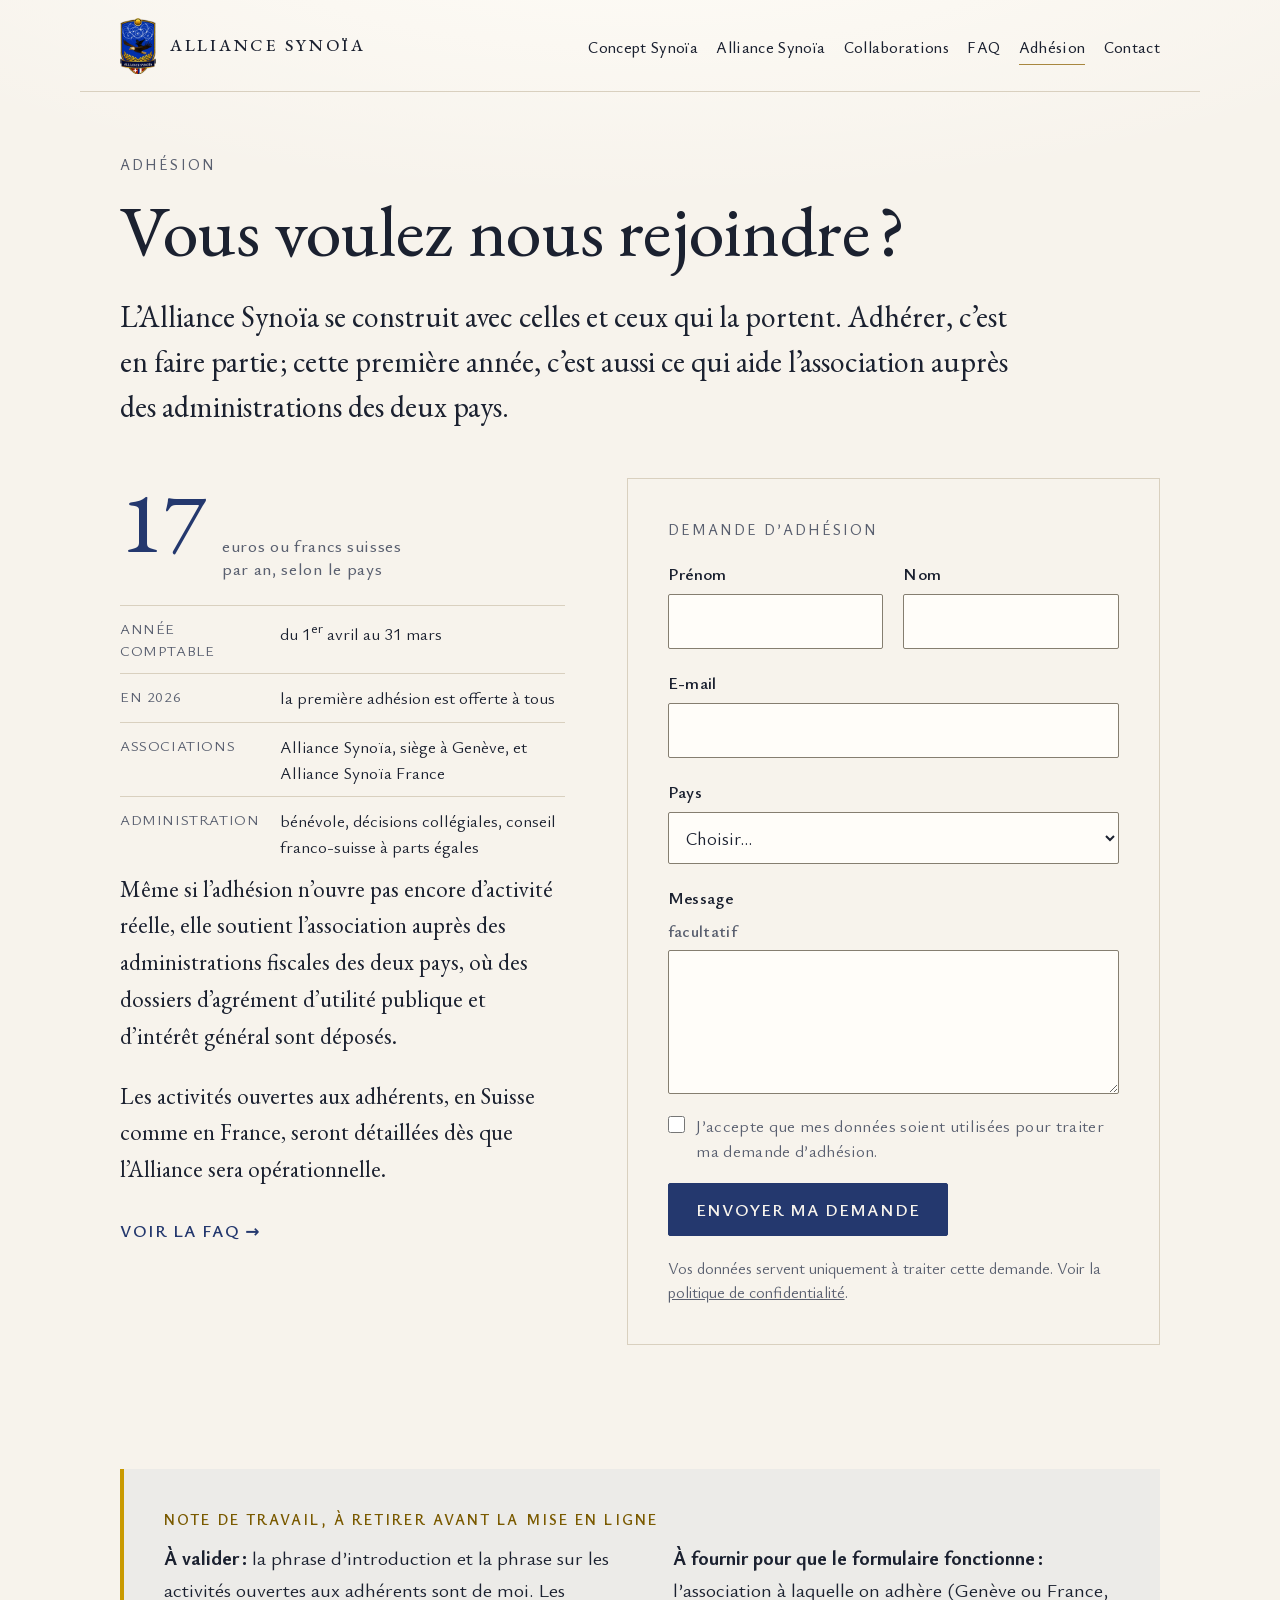
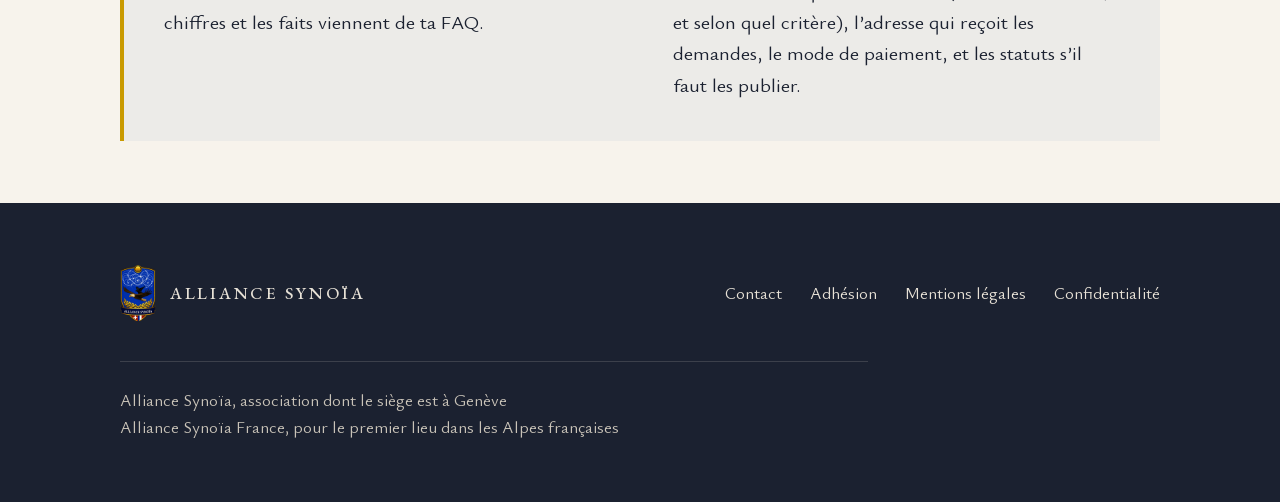
==== adhesion.html @ 1a4e43e9 "Aperçu mis à jour" ====
<!doctype html>
<html lang="fr">
<head>
<meta charset="utf-8">
<meta name="robots" content="noindex, nofollow">
<meta name="viewport" content="width=device-width, initial-scale=1">
<title>Adhésion · Alliance Synoïa</title>
<meta name="description" content="Adhérer à l’Alliance Synoïa : 17 euros ou francs suisses par an. La première adhésion, en 2026, est offerte à tous.">
<link rel="icon" href="medien/wappen/blason-provisoire-160.png" type="image/png">
<link rel="preload" href="schriften/eb-garamond-normal-latin.woff2" as="font" type="font/woff2" crossorigin>
<link rel="preload" href="schriften/ysabeau-office-normal-latin.woff2" as="font" type="font/woff2" crossorigin>
<link rel="stylesheet" href="stil/schriften.css">
<link rel="stylesheet" href="stil/site.css">
<script src="skript/site.js"></script>
</head>
<body class="page-adhesion">

<a class="saut" href="#contenu">Aller au contenu</a>

<header class="site-header wrap">
  <a class="marque" href="index.html">
    <img src="medien/wappen/blason-provisoire-160.png" width="108" height="160" alt="Blason de l’Alliance Synoïa">
    <span class="marque__nom">Alliance Synoïa</span>
  </a>
  <button class="nav-bascule" type="button" aria-expanded="false" aria-controls="nav-principale">
    <span class="nav-bascule__texte">Menu</span>
    <span class="nav-bascule__barres" aria-hidden="true"></span>
  </button>
  <nav class="nav" id="nav-principale" aria-label="Navigation principale">
    <ul>
      <li><a href="concept.html">Concept Synoïa</a></li>
      <li><a href="alliance.html">Alliance Synoïa</a></li>
      <li><a href="collaborations.html">Collaborations</a></li>
      <li><a href="faq.html">FAQ</a></li>
      <li><a href="adhesion.html" aria-current="page">Adhésion</a></li>
      <li><a href="contact.html">Contact</a></li>
    </ul>
  </nav>
</header>


<main id="contenu">
<section class="page-tete wrap">
    <p class="label">Adhésion</p>
    <h1>Vous voulez nous rejoindre&#8239;?</h1>
    <p class="chapeau">L’Alliance Synoïa se construit avec celles et ceux qui la portent. Adhérer, c’est en faire partie&#8239;; cette première année, c’est aussi ce qui aide l’association auprès des administrations des deux pays.</p>
  </section>

  <section class="section--serre wrap">
    <div class="adhesion">
      <div class="adhesion__texte">
        <p class="montant"><span class="montant__chiffre">17</span><span class="montant__unite">euros ou francs suisses par an, selon le pays</span></p>

        <ul class="faits">
          <li><span class="faits__cle">Année comptable</span><span>du 1<sup>er</sup> avril au 31 mars</span></li>
          <li><span class="faits__cle">En 2026</span><span>la première adhésion est offerte à tous</span></li>
          <li><span class="faits__cle">Associations</span><span>Alliance Synoïa, siège à Genève, et Alliance Synoïa France</span></li>
          <li><span class="faits__cle">Administration</span><span>bénévole, décisions collégiales, conseil franco-suisse à parts égales</span></li>
        </ul>

        <p>Même si l’adhésion n’ouvre pas encore d’activité réelle, elle soutient l’association auprès des administrations fiscales des deux pays, où des dossiers d’agrément d’utilité publique et d’intérêt général sont déposés.</p>
        <p>Les activités ouvertes aux adhérents, en Suisse comme en France, seront détaillées dès que l’Alliance sera opérationnelle.</p>
        <p><a class="lien-fleche" href="faq.html#adherer">Voir la FAQ</a></p>
      </div>

      <form class="formulaire" action="#" method="post">
        <p class="label">Demande d’adhésion</p>
        <div class="champs-2">
          <label>Prénom <input type="text" name="prenom" autocomplete="given-name" required></label>
          <label>Nom <input type="text" name="nom" autocomplete="family-name" required></label>
        </div>
        <label>E-mail <input type="email" name="email" autocomplete="email" required></label>
        <label>Pays
          <select name="pays" required>
            <option value="">Choisir…</option>
            <option>Suisse</option>
            <option>France</option>
            <option>Autre pays</option>
          </select>
        </label>
        <label>Message <span class="formulaire__note">facultatif</span>
          <textarea name="message" rows="4"></textarea>
        </label>
        <label class="case"><input type="checkbox" name="consentement" required> <span>J’accepte que mes données soient utilisées pour traiter ma demande d’adhésion.</span></label>
        <button class="bouton" type="submit">Envoyer ma demande</button>
        <p class="formulaire__note">Vos données servent uniquement à traiter cette demande. Voir la <a href="confidentialite.html">politique de confidentialité</a>.</p>
      </form>
    </div>
  </section>

  <!-- À RETIRER AVANT LA MISE EN LIGNE. Note de travail pour Frédéric. -->
  <section class="section--serre wrap">
    <div class="avis">
      <p class="label">Note de travail, à retirer avant la mise en ligne</p>
      <p><b>À valider&#8239;:</b> la phrase d’introduction et la phrase sur les activités ouvertes aux adhérents sont de moi. Les chiffres et les faits viennent de ta FAQ.</p>
      <p><b>À fournir pour que le formulaire fonctionne&#8239;:</b> l’association à laquelle on adhère (Genève ou France, et selon quel critère), l’adresse qui reçoit les demandes, le mode de paiement, et les statuts s’il faut les publier.</p>
    </div>
  </section>
</main>

<footer class="site-footer">
  <div class="wrap site-footer__inner">
    <div class="marque">
      <img src="medien/wappen/blason-provisoire-160.png" width="108" height="160" alt="">
      <span class="marque__nom">Alliance Synoïa</span>
    </div>
    <p class="site-footer__assoc">
      Alliance Synoïa, association dont le siège est à Genève<br>
      Alliance Synoïa France, pour le premier lieu dans les Alpes françaises
    </p>
    <nav aria-label="Liens du pied de page">
      <a href="contact.html">Contact</a>
      <a href="adhesion.html">Adhésion</a>
      <a href="mentions-legales.html">Mentions légales</a>
      <a href="confidentialite.html">Confidentialité</a>
    </nav>
  </div>
</footer>


</body>
</html>
---- stil/schriften.css ----
/* Schriften der Website: EB Garamond und Ysabeau Office.
   Beide unter SIL Open Font License 1.1, Lizenztexte liegen in schriften/.
   Lokal ausgeliefert, kein Google-CDN — DSGVO und Schweizer DSG.
   Subsets: latin, latin-ext, greek, greek-ext. Griechisch wird gebraucht,
   das Wort συνοΐα steht im Text.

   Ein anderes Schriftpaar einsetzen: die WOFF2-Dateien nach quelle/schriften/
   legen, diese Datei neu erzeugen und in stil/site.css --serif und --sans
   sowie den Block "Feinabstimmung der Schriften" anpassen. */

@font-face {
  font-family: 'EB Garamond';
  font-style: italic;
  font-weight: 400 800;
  font-display: swap;
  src: url(../schriften/eb-garamond-italic-greek-ext.woff2) format('woff2');
  unicode-range: U+1F00-1FFF;
}

@font-face {
  font-family: 'EB Garamond';
  font-style: italic;
  font-weight: 400 800;
  font-display: swap;
  src: url(../schriften/eb-garamond-italic-greek.woff2) format('woff2');
  unicode-range: U+0370-0377, U+037A-037F, U+0384-038A, U+038C, U+038E-03A1, U+03A3-03FF;
}

@font-face {
  font-family: 'EB Garamond';
  font-style: italic;
  font-weight: 400 800;
  font-display: swap;
  src: url(../schriften/eb-garamond-italic-latin-ext.woff2) format('woff2');
  unicode-range: U+0100-02BA, U+02BD-02C5, U+02C7-02CC, U+02CE-02D7, U+02DD-02FF, U+0304, U+0308, U+0329, U+1D00-1DBF, U+1E00-1E9F, U+1EF2-1EFF, U+2020, U+20A0-20AB, U+20AD-20C0, U+2113, U+2C60-2C7F, U+A720-A7FF;
}

@font-face {
  font-family: 'EB Garamond';
  font-style: italic;
  font-weight: 400 800;
  font-display: swap;
  src: url(../schriften/eb-garamond-italic-latin.woff2) format('woff2');
  unicode-range: U+0000-00FF, U+0131, U+0152-0153, U+02BB-02BC, U+02C6, U+02DA, U+02DC, U+0304, U+0308, U+0329, U+2000-206F, U+20AC, U+2122, U+2191, U+2193, U+2212, U+2215, U+FEFF, U+FFFD;
}

@font-face {
  font-family: 'EB Garamond';
  font-style: normal;
  font-weight: 400 800;
  font-display: swap;
  src: url(../schriften/eb-garamond-normal-greek-ext.woff2) format('woff2');
  unicode-range: U+1F00-1FFF;
}

@font-face {
  font-family: 'EB Garamond';
  font-style: normal;
  font-weight: 400 800;
  font-display: swap;
  src: url(../schriften/eb-garamond-normal-greek.woff2) format('woff2');
  unicode-range: U+0370-0377, U+037A-037F, U+0384-038A, U+038C, U+038E-03A1, U+03A3-03FF;
}

@font-face {
  font-family: 'EB Garamond';
  font-style: normal;
  font-weight: 400 800;
  font-display: swap;
  src: url(../schriften/eb-garamond-normal-latin-ext.woff2) format('woff2');
  unicode-range: U+0100-02BA, U+02BD-02C5, U+02C7-02CC, U+02CE-02D7, U+02DD-02FF, U+0304, U+0308, U+0329, U+1D00-1DBF, U+1E00-1E9F, U+1EF2-1EFF, U+2020, U+20A0-20AB, U+20AD-20C0, U+2113, U+2C60-2C7F, U+A720-A7FF;
}

@font-face {
  font-family: 'EB Garamond';
  font-style: normal;
  font-weight: 400 800;
  font-display: swap;
  src: url(../schriften/eb-garamond-normal-latin.woff2) format('woff2');
  unicode-range: U+0000-00FF, U+0131, U+0152-0153, U+02BB-02BC, U+02C6, U+02DA, U+02DC, U+0304, U+0308, U+0329, U+2000-206F, U+20AC, U+2122, U+2191, U+2193, U+2212, U+2215, U+FEFF, U+FFFD;
}

@font-face {
  font-family: 'Ysabeau Office';
  font-style: italic;
  font-weight: 1 1000;
  font-display: swap;
  src: url(../schriften/ysabeau-office-italic-greek.woff2) format('woff2');
  unicode-range: U+0370-0377, U+037A-037F, U+0384-038A, U+038C, U+038E-03A1, U+03A3-03FF;
}

@font-face {
  font-family: 'Ysabeau Office';
  font-style: italic;
  font-weight: 1 1000;
  font-display: swap;
  src: url(../schriften/ysabeau-office-italic-latin-ext.woff2) format('woff2');
  unicode-range: U+0100-02BA, U+02BD-02C5, U+02C7-02CC, U+02CE-02D7, U+02DD-02FF, U+0304, U+0308, U+0329, U+1D00-1DBF, U+1E00-1E9F, U+1EF2-1EFF, U+2020, U+20A0-20AB, U+20AD-20C0, U+2113, U+2C60-2C7F, U+A720-A7FF;
}

@font-face {
  font-family: 'Ysabeau Office';
  font-style: italic;
  font-weight: 1 1000;
  font-display: swap;
  src: url(../schriften/ysabeau-office-italic-latin.woff2) format('woff2');
  unicode-range: U+0000-00FF, U+0131, U+0152-0153, U+02BB-02BC, U+02C6, U+02DA, U+02DC, U+0304, U+0308, U+0329, U+2000-206F, U+20AC, U+2122, U+2191, U+2193, U+2212, U+2215, U+FEFF, U+FFFD;
}

@font-face {
  font-family: 'Ysabeau Office';
  font-style: normal;
  font-weight: 1 1000;
  font-display: swap;
  src: url(../schriften/ysabeau-office-normal-greek.woff2) format('woff2');
  unicode-range: U+0370-0377, U+037A-037F, U+0384-038A, U+038C, U+038E-03A1, U+03A3-03FF;
}

@font-face {
  font-family: 'Ysabeau Office';
  font-style: normal;
  font-weight: 1 1000;
  font-display: swap;
  src: url(../schriften/ysabeau-office-normal-latin-ext.woff2) format('woff2');
  unicode-range: U+0100-02BA, U+02BD-02C5, U+02C7-02CC, U+02CE-02D7, U+02DD-02FF, U+0304, U+0308, U+0329, U+1D00-1DBF, U+1E00-1E9F, U+1EF2-1EFF, U+2020, U+20A0-20AB, U+20AD-20C0, U+2113, U+2C60-2C7F, U+A720-A7FF;
}

@font-face {
  font-family: 'Ysabeau Office';
  font-style: normal;
  font-weight: 1 1000;
  font-display: swap;
  src: url(../schriften/ysabeau-office-normal-latin.woff2) format('woff2');
  unicode-range: U+0000-00FF, U+0131, U+0152-0153, U+02BB-02BC, U+02C6, U+02DA, U+02DC, U+0304, U+0308, U+0329, U+2000-206F, U+20AC, U+2122, U+2191, U+2193, U+2212, U+2215, U+FEFF, U+FFFD;
}
---- stil/site.css ----
/* Alliance Synoïa — Stylesheet der statischen Website.

   Die Tokens tragen absichtlich die Namen der WordPress-Presets. Wenn die
   Seite später auf ein Block-Theme umzieht, gehen sie unverändert nach
   theme.json über und alle Abschnitte behalten ihr Aussehen.

   Gestaltung passiert hier, nicht am einzelnen Element im HTML. */

:root {
  /* Farben. Wenige, ruhig, kein Verlauf. */
  --wp--preset--color--base: #F7F3EC;        /* Papier */
  --wp--preset--color--surface: #EFE8DC;     /* abgesetzter Abschnitt */
  --wp--preset--color--contrast: #1B2130;    /* Text, Fußbereich */
  --wp--preset--color--muted: #5A6070;       /* Nebentext */
  --wp--preset--color--line: #D9D0BF;        /* Trennlinien */
  --wp--preset--color--accent: #24386E;      /* Blau des Wappens */
  --wp--preset--color--accent-dark: #1A2A55;
  --wp--preset--color--gold: #A8873F;        /* Gold des Wappens, sparsam */
  --wp--preset--color--gold-clair: #C9AE76;  /* dasselbe Gold, aufgehellt: nur für Haarlinien */
  --onde: rgba(36, 56, 110, 0.05);           /* Wappenblau, fast unsichtbar: die Resonanzringe */
  --wp--preset--color--feld: #FFFDF9;        /* Formularfelder */

  --wp--preset--font-size--small: 1.0625rem;
  --wp--preset--font-size--large: clamp(1.375rem, 1.1rem + 0.9vw, 1.75rem);
  --wp--preset--font-size--x-large: clamp(1.875rem, 1.3rem + 2vw, 2.875rem);
  --wp--preset--font-size--xx-large: clamp(2.5rem, 1.5rem + 3.8vw, 4.75rem);

  --wp--preset--spacing--30: 1rem;
  --wp--preset--spacing--40: 1.5rem;
  --wp--preset--spacing--50: clamp(1.75rem, 1.4rem + 1.6vw, 2.5rem);
  --wp--preset--spacing--60: clamp(2.5rem, 1.8rem + 2.6vw, 4rem);
  --wp--preset--spacing--70: clamp(3rem, 2.2rem + 3.4vw, 5.5rem);

  /* EINE linke Kante für die ganze Seite. Kopf, Titel, Fließtext,
     Zwischentitel, Raster und Fuß beginnen alle bei derselben x-Position.
     Das ist die Regel, an der sich alles andere ausrichtet — zwei Kanten
     im Abstand von 200 px sehen nicht nach Rhythmus aus, sondern nach
     Unfall.

     Die Lesespalte ist schmaler als der Satzspiegel: 45rem sind bei
     23 px etwa 73 Zeichen je Zeile, gemessen (EB Garamond bringt 8,58 px
     je Zeichen). 50rem wären 83 Zeichen, zu lang. Rechts bleibt dadurch
     Luft — die ist gewollt und ruhig, solange sie immer auf derselben
     Seite liegt. Der Satzspiegel ist auf 70rem gesetzt: schmal genug,
     dass rechts nur rund 320 px Luft bleiben statt 420, und breit genug,
     dass Kopf und Fuß nicht gequetscht werden. 66rem waren zu eng — dort
     brach die Wortmarke um und die Navigation klebte an ihr.

     Nicht zentrieren. Zentrierter Lesetext neben linksbündigen Rastern
     erzeugt genau den Versatz, den diese Regel verhindert.

     Ab 1200 px füllt eine Randspalte rechts die Luft (.avec-marge):
     Inhaltsverzeichnis, Download. Der Lesetext bleibt bei 45rem, weil
     längere Zeilen schlechter lesbar sind; die Fläche wird mit Inhalt
     gefüllt, nicht mit Zeilenlänge. */
  --wp--style--global--content-size: 45rem;
  --wp--style--global--wide-size: 70rem;

  /* Schriften. Fallback ist Pflicht: ohne ihn landet ein fehlendes
     Zeichen bei Times New Roman. */
  --serif: "EB Garamond", Georgia, "Times New Roman", serif;
  --sans: "Ysabeau Office", "Segoe UI", system-ui, sans-serif;

  /* Feinabstimmung der Schriften. Lesbarkeit geht hier vor Eleganz:
     die Seite soll ohne Brille lesbar sein, auf jedem Gerät.
     EB Garamond hat eine kleine x-Höhe, deshalb steht der Fließtext bei
     23 px statt der üblichen 18. Nichts auf der Seite ist kleiner als
     15 px, Navigation und Formularbeschriftungen stehen bei 17 px.
     Wer diese Werte verkleinern will: es gibt keinen guten Grund. */
  --body-size: 1.4375rem;
  --body-weight: 400;
  --body-lh: 1.6;
  --head-weight: 450;
  --head-lh: 1.1;
  --head-track: -0.005em;
  --wordmark-weight: 500;
  --sans-weight: 500;
  --sans-weight-strong: 600;
  --caps-track: 0.14em;
  --caps-size: 0.9375rem;

  /* Abstand zwischen Bildkante und äußerer Rahmenlinie (Passepartout). */
  --cadre: 0.6rem;
}

/* ---------- Grundlagen ---------- */

*, *::before, *::after { box-sizing: border-box; }
html { -webkit-text-size-adjust: 100%; scroll-behavior: smooth; }
@media (prefers-reduced-motion: reduce) {
  html { scroll-behavior: auto; }
  *, *::before, *::after { animation-duration: 0.01ms !important; transition-duration: 0.01ms !important; }
}

body {
  margin: 0;
  /* Das Papier ist oben eine Spur heller als unten. Kein Verlauf im
     dekorativen Sinn — man sieht ihn nicht bewusst, man merkt nur, dass
     die Fläche beleuchtet wirkt statt bedruckt. Das ist die leiseste Art,
     „lumière" zu sagen, die seine Texte an mehreren Stellen aufrufen. */
  background-color: var(--wp--preset--color--base);
  background-image: radial-gradient(115% 55% at 50% -12%, #FFFDF8 0%, rgba(255, 253, 248, 0) 62%);
  background-repeat: no-repeat;
  background-attachment: fixed;
  color: var(--wp--preset--color--contrast);
  font-family: var(--serif);
  font-size: var(--body-size);
  font-weight: var(--body-weight);
  line-height: var(--body-lh);
  font-optical-sizing: auto;
  font-kerning: normal;
  -webkit-font-smoothing: antialiased;
  -moz-osx-font-smoothing: grayscale;
}

img { display: block; max-width: 100%; height: auto; }
a { color: inherit; }
p { margin: 0 0 1em; }
figure { margin: 0; }

h1, h2, h3, h4 {
  font-family: var(--serif);
  font-weight: var(--head-weight);
  line-height: var(--head-lh);
  letter-spacing: var(--head-track);
  margin: 0;
  text-wrap: balance;
}
h1 { font-size: var(--wp--preset--font-size--xx-large); }
h2 { font-size: var(--wp--preset--font-size--x-large); }
h3 { font-size: var(--wp--preset--font-size--large); }
h4 { font-size: calc(var(--body-size) * 1.05); font-weight: 600; letter-spacing: 0; }

:focus-visible { outline: 2px solid var(--wp--preset--color--accent); outline-offset: 3px; }

.saut {
  position: absolute;
  left: 0.5rem;
  top: -4rem;
  z-index: 50;
  background: var(--wp--preset--color--accent);
  color: var(--wp--preset--color--base);
  font-family: var(--sans);
  font-size: var(--wp--preset--font-size--small);
  padding: 0.7rem 1rem;
  text-decoration: none;
  transition: top 0.15s ease;
}
.saut:focus { top: 0.5rem; }

/* ---------- Raster ---------- */

.wrap {
  max-width: var(--wp--style--global--wide-size);
  margin-inline: auto;
  padding-inline: clamp(1rem, 4vw, 2.5rem);
}
.lecture { max-width: var(--wp--style--global--content-size); }
.lecture p, .chapeau, .principe p, .vocation p, .faq__reponse p, .bloc-texte p {
  hyphens: auto;
  -webkit-hyphens: auto;
  text-wrap: pretty;
}
.section { padding-block: var(--wp--preset--spacing--70); }
.section--serre { padding-block: var(--wp--preset--spacing--60); }
.section--surface { background: var(--wp--preset--color--surface); }

/* Zwischenüberschriften beginnen an der Seitenkante wie alles andere.
   Der Titel darf über die volle Breite laufen, der erklärende Satz
   darunter bleibt auf der Lesespalte. */
.section__tete { margin-bottom: var(--wp--preset--spacing--50); }
.section__tete h2 { max-width: calc(var(--wp--style--global--content-size) * 1.25); }
.section__tete .label { margin-bottom: var(--wp--preset--spacing--30); }
.section__tete p { margin-top: var(--wp--preset--spacing--30); max-width: var(--wp--style--global--content-size); }

.label {
  font-family: var(--sans);
  font-size: var(--caps-size);
  font-weight: var(--sans-weight);
  letter-spacing: var(--caps-track);
  text-transform: uppercase;
  line-height: 1.4;
  color: var(--wp--preset--color--muted);
  margin: 0;
}

.filet { width: 3rem; height: 1px; border: 0; margin: 0; background: var(--wp--preset--color--gold); }

/* ---------- Schaltflächen ---------- */

.bouton {
  display: inline-flex;
  align-items: center;
  justify-content: center;
  font-family: var(--sans);
  font-size: var(--wp--preset--font-size--small);
  font-weight: var(--sans-weight-strong);
  letter-spacing: 0.06em;
  text-transform: uppercase;
  text-decoration: none;
  line-height: 1;
  padding: 1em 1.6em;
  border: 1px solid var(--wp--preset--color--accent);
  border-radius: 2px;
  background: var(--wp--preset--color--accent);
  color: var(--wp--preset--color--base);
  cursor: pointer;
  transition: background-color 0.2s ease, color 0.2s ease, border-color 0.2s ease;
}
.bouton:hover { background: var(--wp--preset--color--accent-dark); border-color: var(--wp--preset--color--accent-dark); }
.bouton--contour { background: transparent; color: var(--wp--preset--color--accent); }
.bouton--contour:hover { background: var(--wp--preset--color--accent); color: var(--wp--preset--color--base); }

.lien-fleche {
  font-family: var(--sans);
  font-size: var(--wp--preset--font-size--small);
  font-weight: var(--sans-weight-strong);
  letter-spacing: 0.06em;
  text-transform: uppercase;
  text-decoration: none;
  color: var(--wp--preset--color--accent);
}
.lien-fleche::after { content: "\00a0\2192"; }

.actions { display: flex; flex-wrap: wrap; align-items: center; gap: 1.25rem 2rem; margin: var(--wp--preset--spacing--50) 0 0; }

/* ---------- Kopf ---------- */

/* Der Kopf muss in den Satzspiegel passen, sonst staucht Flexbox das
   erste nachgiebige Element — und das ist die Wortmarke. Genau das ist
   passiert: „Alliance Synoïa" brach zweizeilig um und klebte an der
   Navigation. Drei Vorkehrungen dagegen:
   1. die Wortmarke bricht nie um und schrumpft nie (nowrap, flex-shrink 0)
   2. zwischen Marke und Navigation liegt ein echter Abstand, kein Rest
   3. die Navigation ist kompakter gesetzt als der Fließtext */
.site-header {
  display: flex;
  align-items: center;
  gap: var(--wp--preset--spacing--50);
  padding-block: 1.1rem;
  border-bottom: 1px solid var(--wp--preset--color--line);
}
.marque {
  display: inline-flex;
  align-items: center;
  gap: 0.85rem;
  text-decoration: none;
  margin-right: auto;
  flex: 0 0 auto;
}
.marque img { width: auto; height: 3.5rem; flex: 0 0 auto; }
.marque__nom {
  font-family: var(--serif);
  font-weight: var(--wordmark-weight);
  font-size: 1.0625rem;
  letter-spacing: 0.16em;
  text-transform: uppercase;
  line-height: 1.2;
  white-space: nowrap;
}
.nav { flex: 0 1 auto; }
/* Fester Abstand, nicht an vw gekoppelt: der Satzspiegel steht ab
   1120 px still, ein mit dem Fenster wachsender Abstand würde die
   Navigation dort gegen die Wortmarke schieben. */
.nav ul { display: flex; gap: 1.15rem; list-style: none; margin: 0; padding: 0; }
.nav a {
  font-family: var(--sans);
  font-size: 1rem;
  font-weight: var(--sans-weight);
  letter-spacing: 0.02em;
  text-decoration: none;
  white-space: nowrap;
  padding-block: 0.4rem;
  background: linear-gradient(var(--wp--preset--color--gold), var(--wp--preset--color--gold)) 0 100% / 0 1px no-repeat;
  transition: background-size 0.25s ease;
}
.nav a:hover, .nav a[aria-current="page"] { background-size: 100% 1px; }


.nav-bascule { display: none; }

/* ---------- Einstieg ---------- */

/* Text und Bild beginnen auf derselben Höhe. Mittig ausgerichtet stand
   das Bild 121 px tiefer als die Überschrift — auf einem breiten Schirm
   sieht das aus, als wäre es verrutscht, nicht als wäre es gesetzt.
   Oben bündig ist die einzige Ausrichtung, die bei jeder Textlänge
   vorhersehbar bleibt. */
.hero {
  display: grid;
  grid-template-columns: minmax(0, 7fr) minmax(0, 5fr);
  gap: var(--wp--preset--spacing--60);
  align-items: start;
  padding-block: var(--wp--preset--spacing--70);
}
.hero .label { margin-bottom: var(--wp--preset--spacing--40); }
.hero h1 { margin-bottom: var(--wp--preset--spacing--40); }
.chapeau { font-size: calc(var(--body-size) * 1.18); line-height: 1.5; max-width: var(--wp--style--global--content-size); }
/* Bildausschnitt: object-fit schneidet mittig zu. Wo das den falschen Teil
   trifft, wird der Ausschnitt verschoben — hier im Stylesheet, eine Zeile
   je Bild, adressiert über den Dateinamen.
   Erster Wert links/rechts, zweiter oben/unten, 0% ist oben bzw. links.
   Nicht als style="" ans Bild schreiben: die Content-Security-Policy
   erlaubt keine Inline-Styles (siehe memory/SICHERHEIT.md). */
.hero__image img, .bandeau img, .adhesion figure img {
  object-position: var(--ausschnitt, center);
}
img[src$="torrent.jpg"] { --ausschnitt: 50% 34%; }
.hero__image img { width: 100%; aspect-ratio: 1 / 1; object-fit: cover; }

/* Rahmen um das Hero-Bild: eine Haarlinie in Gold direkt an der Kante,
   dann ein Streifen Papier, dann eine zweite, blasse Linie. Zusammen ein
   Passepartout. Zwei Linien statt einer, weil eine einzelne Linie auf einem
   Foto wie ein Versehen wirkt und zwei wie Absicht. Der äußere Ring liegt
   als box-shadow außerhalb des Bildes, deshalb das padding am figure. */
.hero__image { padding: calc(var(--cadre) + 1px); }
.hero__image img {
  border: 1px solid var(--wp--preset--color--gold-clair);
  box-shadow:
    0 0 0 var(--cadre) var(--wp--preset--color--base),
    0 0 0 calc(var(--cadre) + 1px) var(--wp--preset--color--line);
}
.hero__image figcaption { margin-top: 1rem; }

figcaption {
  font-family: var(--sans);
  font-size: 1rem;
  letter-spacing: 0.02em;
  color: var(--wp--preset--color--muted);
  margin-top: 0.6rem;
}

/* Kopf einer Unterseite: ohne Bild, an der Seitenkante, nicht zentriert.
   Ein zentrierter Block direkt unter einer linksbündigen Navigation ist
   das Erste, was man sieht, und das Erste, was schief aussieht. */
.page-tete { padding-block: var(--wp--preset--spacing--60) var(--wp--preset--spacing--40); }
.page-tete > * { max-width: var(--wp--style--global--content-size); }
/* Titel und Vorspann dürfen breiter laufen als der Lesetext: der Titel
   ist kurz, der Vorspann steht größer und verträgt eine längere Zeile. */
.page-tete > h1 { max-width: none; }
.page-tete > .chapeau { max-width: 52rem; }
@media (min-width: 75rem) {
  .page-tete > .chapeau { font-size: calc(var(--body-size) * 1.3); max-width: 56rem; }
}
.page-tete > p:last-child { margin-bottom: 0; }
.page-tete .label { margin-bottom: var(--wp--preset--spacing--30); }
.page-tete .chapeau { margin-top: var(--wp--preset--spacing--40); }
/* Kopf und erster Abschnitt gehören zusammen: ihre Abstände würden sich
   sonst addieren und einen leeren Streifen erzeugen. */
.page-tete + .section--serre { padding-block-start: var(--wp--preset--spacing--40); }

/* ---------- Inhaltsverzeichnis der langen Seiten ---------- */

/* Concept und Alliance sind lange Texte — 630 und 1470 Wörter, und kein
   Wort davon dürfen wir kürzen. Was gegen die Länge hilft, ist nicht
   engerer Satz, sondern die Möglichkeit, gezielt hinzuspringen. Auf dem
   Desktop steht die Liste in der Randspalte neben dem ersten Abschnitt,
   darunter über dem Text. Ohne JavaScript, im WordPress-Umzug ein
   gewöhnlicher Block. */
.sommaire {
  padding-block: 0 var(--wp--preset--spacing--50);
}
.sommaire > * { max-width: var(--wp--style--global--content-size); }
.sommaire .label { margin-bottom: var(--wp--preset--spacing--30); }
.sommaire ol {
  list-style: none;
  margin: 0;
  padding: 0;
  counter-reset: sommaire;
  border-top: 1px solid var(--wp--preset--color--line);
}
.sommaire li { counter-increment: sommaire; border-bottom: 1px solid var(--wp--preset--color--line); }
.sommaire a {
  display: grid;
  grid-template-columns: 2.5rem minmax(0, 1fr);
  align-items: baseline;
  gap: 0.5rem;
  padding-block: 0.7rem;
  font-family: var(--sans);
  font-size: var(--wp--preset--font-size--small);
  font-weight: var(--sans-weight);
  text-decoration: none;
  color: var(--wp--preset--color--contrast);
}
.sommaire a::before {
  content: counter(sommaire, decimal-leading-zero);
  font-variant-numeric: lining-nums;
  letter-spacing: 0.08em;
  color: var(--wp--preset--color--gold);
}
.sommaire a:hover { color: var(--wp--preset--color--accent); }
/* ---------- Randspalte ---------- */

/* Unter 1200 px steht die Randspalte einfach im Fluss. Darüber rückt sie
   rechts neben den Lesetext und läuft mit, solange ihr Abschnitt sichtbar
   ist. Sie klebt nur innerhalb ihres Abschnitts: über die ganze Seite
   würde sie über Bildbänder und Raster fahren. */
.avec-marge > .sommaire { padding-bottom: var(--wp--preset--spacing--50); }
.avec-marge > .telecharger__bloc { margin-top: var(--wp--preset--spacing--60); }
@media (min-width: 75rem) {
  .avec-marge {
    display: grid;
    grid-template-columns: minmax(0, var(--wp--style--global--content-size)) minmax(0, 1fr);
    column-gap: var(--wp--preset--spacing--60);
    align-items: start;
  }
  .avec-marge > * { grid-column: 1; }
  .avec-marge > .marge {
    grid-column: 2;
    grid-row: 1 / span 30;
    position: sticky;
    top: var(--wp--preset--spacing--50);
    margin-top: 0;
    padding-bottom: 0;
  }
  .avec-marge > .marge > * { max-width: none; }
}

/* Ein Sprungziel darf nicht unter dem Kopf der Seite landen. */
:target { scroll-margin-top: var(--wp--preset--spacing--50); }

/* ---------- Etymologie ---------- */

/* Hinter dem griechischen Wort liegen konzentrische Ringe, sehr blass.
   Das ist keine Zierde, sondern sein eigenes Bild: der Concept-Text nennt
   die Synosphäre „une trame vibratoire" und spricht von Resonanz; συνοΐα
   heißt die verbindende Bewusstheit. Ringe auf Wasser sind das
   nächstliegende Bild dafür und zugleich das zurückhaltendste — Geometrie,
   kein Symbol, keine Illustration.

   Drei Regeln halten es dezent: eine einzige Farbe bei 5 % Deckung, eine
   Maske, die die Ringe zum Rand hin auflöst, und kein einziges Pixel
   Bilddatei. Wer die Deckung erhöht, macht daraus Dekor. */
.etymologie {
  position: relative;
  isolation: isolate;
  overflow: hidden;
  background: var(--wp--preset--color--surface);
  padding-block: var(--wp--preset--spacing--70);
  text-align: center;
}
.etymologie::before {
  content: "";
  position: absolute;
  z-index: -1;
  left: 50%;
  top: 50%;
  width: min(150vw, 1180px);
  aspect-ratio: 1;
  transform: translate(-50%, -50%);
  background: repeating-radial-gradient(circle at center,
    transparent 0 43px, var(--onde) 43px 44px);
  -webkit-mask-image: radial-gradient(circle at center, #000 8%, rgba(0,0,0,0.35) 42%, transparent 70%);
          mask-image: radial-gradient(circle at center, #000 8%, rgba(0,0,0,0.35) 42%, transparent 70%);
  pointer-events: none;
}
.etymologie__inner { display: grid; justify-items: center; gap: var(--wp--preset--spacing--40); }
.grec {
  font-family: var(--serif);
  font-weight: var(--head-weight);
  font-size: clamp(3.5rem, 2rem + 6vw, 7.5rem);
  line-height: 1;
  letter-spacing: 0.01em;
  color: var(--wp--preset--color--accent);
  margin: 0;
}
.etymologie__texte { font-size: calc(var(--body-size) * 1.1); max-width: 34em; margin: 0; }

/* ---------- Prinzipien ---------- */

.principes {
  list-style: none;
  margin: 0;
  padding: 0;
  display: grid;
  grid-template-columns: repeat(2, minmax(0, 1fr));
  gap: var(--wp--preset--spacing--50) var(--wp--preset--spacing--60);
}
.principe {
  display: grid;
  grid-template-columns: 3.25rem minmax(0, 1fr);
  column-gap: 1rem;
  border-top: 1px solid var(--wp--preset--color--line);
  padding-top: var(--wp--preset--spacing--40);
}
.principe > * { grid-column: 2; }
.principe__num {
  grid-column: 1;
  grid-row: 1 / span 4;
  font-family: var(--serif);
  font-weight: var(--head-weight);
  font-size: 2.75rem;
  line-height: 0.9;
  font-variant-numeric: oldstyle-nums;
  color: var(--wp--preset--color--gold);
}
.principe h3 { margin-bottom: 0.75rem; }
.principe__sous {
  display: block;
  margin-top: 0.3rem;
  font-size: calc(var(--body-size) * 0.9);
  font-style: italic;
  font-weight: var(--body-weight);
  letter-spacing: 0;
  color: var(--wp--preset--color--muted);
}
.principe p { margin: 0 0 0.7em; }
.principe p:last-child { margin-bottom: 0; }
.mots-cles { font-family: var(--sans); font-size: var(--wp--preset--font-size--small); color: var(--wp--preset--color--muted); line-height: 1.5; }
.principe .mots-cles { margin-top: 1rem; }
.mots-cles .label { display: block; margin-bottom: 0.3rem; }

/* ---------- Lesetext ---------- */

.article h2 { margin-bottom: var(--wp--preset--spacing--40); }
.article h2:not(:first-child) { margin-top: var(--wp--preset--spacing--60); }
.article h3 { margin: var(--wp--preset--spacing--50) 0 0.75rem; }
.article h4 { margin: var(--wp--preset--spacing--40) 0 0.5rem; }

.citation {
  margin: var(--wp--preset--spacing--50) 0;
  padding: 0.25rem 0 0.25rem var(--wp--preset--spacing--40);
  border-left: 2px solid var(--wp--preset--color--gold);
}
.citation p {
  font-family: var(--serif);
  font-style: italic;
  font-size: calc(var(--wp--preset--font-size--x-large) * 0.78);
  line-height: 1.3;
  margin: 0;
  text-wrap: balance;
}

.liste { margin: 0 0 1em; padding-left: 1.2em; }
.liste li { padding-left: 0.3em; margin-bottom: 0.4em; }
.liste li::marker { color: var(--wp--preset--color--gold); }
.liste--aere li { margin-bottom: 1em; }
.liste--aere li p { margin: 0.5em 0 0; }

/* ---------- Bildband ---------- */

.bandeau img { width: 100%; height: clamp(10rem, 22vw, 22rem); object-fit: cover; }
.bandeau figcaption { margin-top: 0.5rem; }
.bandeau .wrap { padding-top: 0.2rem; }

/* ---------- Berufungen ---------- */

.vocations { list-style: none; margin: 0; padding: 0; }
.vocation {
  display: grid;
  grid-template-columns: minmax(3rem, 8rem) minmax(0, 1fr);
  gap: var(--wp--preset--spacing--40);
  border-top: 1px solid var(--wp--preset--color--line);
  padding-block: var(--wp--preset--spacing--50);
}
.vocation:last-child { border-bottom: 1px solid var(--wp--preset--color--line); }
.vocation__num {
  font-family: var(--serif);
  font-weight: var(--head-weight);
  font-size: calc(var(--wp--preset--font-size--xx-large) * 0.8);
  line-height: 0.85;
  font-variant-numeric: oldstyle-nums;
  color: var(--wp--preset--color--gold);
}
.vocation__corps { max-width: var(--wp--style--global--content-size); }
.vocation h3 { margin-bottom: 1rem; }
.vocation p:last-child { margin-bottom: 0; }

/* ---------- Kartenreihe ---------- */

.cartes {
  list-style: none;
  margin: 0;
  padding: 0;
  display: grid;
  grid-template-columns: repeat(3, minmax(0, 1fr));
  gap: var(--wp--preset--spacing--50);
}
/* Vier kurze Karten mitten im Lesetext: zwei mal zwei auf der
   Lesespalte, damit der Textfluss nicht plötzlich breiter wird. */
.cartes--serre {
  grid-template-columns: repeat(2, minmax(0, 1fr));
  max-width: var(--wp--style--global--content-size);
}
.carte { display: grid; align-content: start; gap: 0.85rem; border-top: 1px solid var(--wp--preset--color--line); padding-top: var(--wp--preset--spacing--40); }
.carte p { margin: 0; }
.carte h3 { font-size: calc(var(--wp--preset--font-size--large) * 0.92); }

/* ---------- FAQ ---------- */

/* Frage, Antwort und Gruppentitel: eine Breite, eine Kante. */
.faq { border-bottom: 1px solid var(--wp--preset--color--line); max-width: var(--wp--style--global--content-size); }
.page-faq main h2.label { max-width: var(--wp--style--global--content-size); }
.faq details { border-top: 1px solid var(--wp--preset--color--line); }
.faq summary {
  list-style: none;
  cursor: pointer;
  display: grid;
  grid-template-columns: minmax(0, 1fr) auto;
  gap: 1.5rem;
  align-items: baseline;
  padding-block: 1.35rem;
  font-family: var(--serif);
  font-weight: var(--head-weight);
  font-size: calc(var(--wp--preset--font-size--large) * 0.92);
  line-height: 1.3;
}
.faq summary::-webkit-details-marker { display: none; }
.faq summary::after {
  content: "+";
  font-family: var(--sans);
  font-weight: 300;
  font-size: 1.5em;
  line-height: 1;
  color: var(--wp--preset--color--gold);
  transition: transform 0.2s ease;
}
.faq details[open] summary::after { transform: rotate(45deg); }
/* Die Frage darf über die ganze Breite des Blocks laufen, die Antwort
   nicht: 54rem sind bei 23 px rund 100 Zeichen je Zeile, und bei so einer
   Zeile findet das Auge den nächsten Anfang nicht mehr. */
.faq__reponse { padding-bottom: 1.5rem; max-width: var(--wp--style--global--content-size); }
.faq__reponse p:last-child { margin-bottom: 0; }

/* ---------- Beitritt ---------- */

.adhesion {
  display: grid;
  grid-template-columns: minmax(0, 5fr) minmax(0, 6fr);
  gap: var(--wp--preset--spacing--60);
  align-items: start;
}
.adhesion h2 { margin: var(--wp--preset--spacing--30) 0 var(--wp--preset--spacing--40); }
.montant { display: flex; align-items: baseline; gap: 1rem; margin: 0 0 var(--wp--preset--spacing--40); }
.montant__chiffre {
  font-family: var(--serif);
  font-weight: var(--head-weight);
  font-size: calc(var(--wp--preset--font-size--xx-large) * 1.2);
  line-height: 1;
  font-variant-numeric: lining-nums;
  color: var(--wp--preset--color--accent);
}
.montant__unite {
  font-family: var(--sans);
  font-size: var(--wp--preset--font-size--small);
  font-weight: var(--sans-weight);
  letter-spacing: 0.04em;
  line-height: 1.35;
  max-width: 12em;
  color: var(--wp--preset--color--muted);
}

.faits { list-style: none; margin: var(--wp--preset--spacing--40) 0 0; padding: 0; font-family: var(--sans); font-size: var(--wp--preset--font-size--small); line-height: 1.5; }
.faits li { display: grid; grid-template-columns: 9rem minmax(0, 1fr); gap: 1rem; padding-block: 0.7rem; border-top: 1px solid var(--wp--preset--color--line); }
.faits dt, .faits__cle { color: var(--wp--preset--color--muted); letter-spacing: 0.04em; text-transform: uppercase; font-size: var(--caps-size); }

/* ---------- Formular ---------- */

.formulaire {
  display: grid;
  gap: 1.25rem;
  padding: var(--wp--preset--spacing--50);
  background: var(--wp--preset--color--base);
  border: 1px solid var(--wp--preset--color--line);
}
.section--surface .formulaire { background: var(--wp--preset--color--base); }
.formulaire label {
  display: grid;
  gap: 0.45rem;
  font-family: var(--sans);
  font-size: 1.0625rem;
  font-weight: var(--sans-weight-strong);
  letter-spacing: 0.02em;
}
.champs-2 { display: grid; grid-template-columns: repeat(2, minmax(0, 1fr)); gap: 1.25rem; }
.formulaire input[type="text"],
.formulaire input[type="email"],
.formulaire textarea,
.formulaire select {
  width: 100%;
  font: inherit;
  font-size: 1.125rem;
  font-weight: 400;
  letter-spacing: 0;
  color: var(--wp--preset--color--contrast);
  background: var(--wp--preset--color--feld);
  border: 1px solid #857E70;
  border-radius: 2px;
  padding: 0.75rem 0.85rem;
}
.formulaire textarea { min-height: 9rem; resize: vertical; line-height: 1.5; }
.formulaire .case {
  grid-template-columns: auto minmax(0, 1fr);
  align-items: start;
  gap: 0.7rem;
  font-weight: 400;
  line-height: 1.45;
  color: var(--wp--preset--color--muted);
}
.case input { width: 1.1rem; height: 1.1rem; margin: 0.1rem 0 0; accent-color: var(--wp--preset--color--accent); }
.formulaire .bouton { justify-self: start; }
.formulaire__note { font-family: var(--sans); font-size: 1rem; line-height: 1.5; color: var(--wp--preset--color--muted); margin: 0; }

/* ---------- Zum Herunterladen ---------- */

.telecharger__bloc {
  border-top: 1px solid var(--wp--preset--color--line);
  padding-top: var(--wp--preset--spacing--40);
  max-width: var(--wp--style--global--content-size);
}
.telecharger__bloc .label { margin-bottom: 0.6rem; }
.telecharger__bloc p { margin-bottom: 0; }
.telecharger__bloc .actions { margin-top: var(--wp--preset--spacing--40); }

/* ---------- Hinweis, provisorisch ---------- */

/* Arbeitsnotizen für Frédéric. Sie sollen sich absetzen und als vorläufig
   erkennbar sein, ohne die Seite zu verderben: kühles Hellgrau, eine
   senkrechte Linie in Ocker. Jede Notiz nennt nur, was er prüfen, liefern
   oder entscheiden muss. Volle Breite; mehrere Punkte stehen ab 1000 px
   nebeneinander. Alle Notizen werden vor dem Livegang entfernt. */
.avis {
  --notiz-grund: #ECEBE8;
  --notiz-kante: #C99A00;
  background: var(--notiz-grund);
  color: var(--wp--preset--color--contrast);
  border-left: 4px solid var(--notiz-kante);
  padding: var(--wp--preset--spacing--50);
  font-family: var(--sans);
  font-size: calc(var(--body-size) * 0.86);
  line-height: 1.6;
  max-width: none;
}
.avis p { max-width: 52rem; }
.avis p:last-child { margin-bottom: 0; }
.avis .label { margin-bottom: 0.75rem; color: #7A5A00; font-weight: 600; }
.avis a { color: inherit; }
@media (min-width: 62.5rem) {
  .avis { display: grid; grid-template-columns: repeat(auto-fit, minmax(20rem, 1fr)); column-gap: var(--wp--preset--spacing--60); }
  .avis .label { grid-column: 1 / -1; }
  /* Nur ein Punkt: über die ganze Breite statt in der linken Hälfte. */
  .avis > p:nth-child(2):last-child { grid-column: 1 / -1; }
  .avis p { margin-bottom: 0; }
}

/* ---------- Fuß ---------- */

.site-footer { background: var(--wp--preset--color--contrast); color: #E7E1D6; padding-block: var(--wp--preset--spacing--60); }

/* Drei Spalten nebeneinander ließen der mittleren 243 px für einen Text,
   der zwei Zeilen lang ist — er brach auf fünf um und klemmte zwischen
   Wappen und Linkliste. Jetzt zwei Zeilen: oben Marke und Links, darunter
   die Vereinsangaben über die ganze Breite. Nichts drängt mehr. */
.site-footer__inner {
  display: grid;
  grid-template-columns: auto minmax(0, 1fr);
  column-gap: var(--wp--preset--spacing--60);
  row-gap: var(--wp--preset--spacing--50);
  align-items: center;
}
.site-footer .marque { margin: 0; grid-column: 1; grid-row: 1; }
.site-footer nav {
  grid-column: 2;
  grid-row: 1;
  justify-self: end;
  display: flex;
  flex-wrap: wrap;
  justify-content: flex-end;
  gap: 0.6rem 1.75rem;
  font-family: var(--sans);
  font-size: var(--wp--preset--font-size--small);
}
.site-footer__assoc {
  grid-column: 1 / -1;
  grid-row: 2;
  font-family: var(--sans);
  font-size: var(--wp--preset--font-size--small);
  line-height: 1.6;
  margin: 0;
  max-width: 44em;
  color: #C9C3B8;
  padding-top: var(--wp--preset--spacing--40);
  border-top: 1px solid rgba(231, 225, 214, 0.16);
}
.site-footer nav a { text-decoration: none; }
.site-footer nav a:hover { text-decoration: underline; text-underline-offset: 0.25em; }

/* ---------- Schmale Bildschirme ---------- */

@media (max-width: 900px) {
  /* Die Umschaltung greift nur, wenn JavaScript lief (Klasse js am <html>).
     Ohne JavaScript bleibt die Navigation sichtbar statt unerreichbar. */
  .js .nav-bascule {
    display: inline-flex;
    align-items: center;
    gap: 0.55rem;
    font-family: var(--sans);
    font-size: var(--wp--preset--font-size--small);
    font-weight: var(--sans-weight-strong);
    letter-spacing: 0.08em;
    text-transform: uppercase;
    color: var(--wp--preset--color--contrast);
    background: transparent;
    border: 0;
    padding: 0.5rem 0;
    cursor: pointer;
  }
  .nav-bascule__barres, .nav-bascule__barres::before, .nav-bascule__barres::after {
    display: block;
    width: 1.35rem;
    height: 1px;
    background: currentColor;
  }
  .nav-bascule__barres { position: relative; }
  .nav-bascule__barres::before, .nav-bascule__barres::after { content: ""; position: absolute; left: 0; }
  .nav-bascule__barres::before { top: -0.4rem; }
  .nav-bascule__barres::after { top: 0.4rem; }

  .site-header { flex-wrap: wrap; }
  .nav { order: 3; width: 100%; }
  .js .nav { display: none; }
  .js .site-header.est-ouverte .nav { display: block; }
  .nav ul { flex-direction: column; gap: 0; padding-top: 0.5rem; }
  .nav li { border-top: 1px solid var(--wp--preset--color--line); }
  .nav a { display: block; padding-block: 0.85rem; background-size: 0 1px; }
  .nav a[aria-current="page"] { color: var(--wp--preset--color--accent); }

  .hero, .adhesion { grid-template-columns: minmax(0, 1fr); }
  .hero { padding-block: var(--wp--preset--spacing--60); }
  .principes, .cartes { grid-template-columns: minmax(0, 1fr); }
  .site-footer__inner { grid-template-columns: minmax(0, 1fr); row-gap: var(--wp--preset--spacing--40); }
  .site-footer nav { grid-column: 1; grid-row: 2; justify-self: start; justify-content: flex-start; }
  .site-footer__assoc { grid-row: 3; }
}

@media (max-width: 600px) {
  /* Auf dem Telefon passen bei 23 px nur rund 30 Zeichen in die Zeile, das
     trennt zu oft. 22 px sind noch gut ohne Brille und geben zwei Zeichen
     mehr. Kleiner wird es nicht. */
  :root { --body-size: 1.375rem; }
}

@media (max-width: 560px) {
  .champs-2 { grid-template-columns: minmax(0, 1fr); }
  .vocation { grid-template-columns: minmax(0, 1fr); gap: 0.5rem; }
  .vocation__num { font-size: 2.5rem; }
  .faits li { grid-template-columns: minmax(0, 1fr); gap: 0.2rem; }
  .marque__nom { font-size: 1rem; letter-spacing: 0.12em; }
  .marque img { height: 2.75rem; }
  .formulaire { padding: var(--wp--preset--spacing--40); }
}

/* ---------- Ruhiges Auftauchen beim Scrollen ---------- */

/* Abschnitte treten beim Scrollen leise hervor statt einfach dazustehen.
   Das ist der dritte und letzte Griff zur Anmutung: keine Bewegung, die
   auffällt, sondern eine, die man erst bemerkt, wenn man sie abschaltet.

   Reines CSS über scroll-driven animations. Kein JavaScript, kein
   Beobachter, keine Bibliothek. Wo der Browser das nicht kennt —
   Firefox tut es derzeit nicht — passiert schlicht nichts und alles steht
   sofort da. Deshalb die @supports-Klammer: ohne sie bliebe der Inhalt
   dort unsichtbar.

   Nur Überschriften, Zitate, Bilder und Rasterzellen. Nie Fließtext:
   Text, der beim Lesen noch wandert, ist eine Zumutung. */
@media (prefers-reduced-motion: no-preference) {
  @supports (animation-timeline: view()) {
    .section__tete,
    .citation,
    .bandeau figure,
    .hero__image,
    .etymologie__inner,
    .principe,
    .carte,
    .vocation,
    .telecharger__bloc {
      animation: paraitre linear both;
      animation-timeline: view();
      animation-range: entry 8% cover 24%;
    }
  }
}
@keyframes paraitre {
  from { opacity: 0.2; transform: translateY(14px); }
  to   { opacity: 1; transform: none; }
}

.impression-pied { display: none; }

/* ---------- Druck ---------- */

/* Diese Regeln erzeugen auch die beiden PDFs zum Herunterladen (pdf.py).
   Ziel: gut lesbar auf Papier, sparsam im Verbrauch. Keine Fotos, keine
   Flächen, kein Blau — schwarz auf weiß, aber in derselben Schrift wie
   die Website, damit es dasselbe Dokument bleibt. */

@page {
  /* Breite Seitenränder sind hier kein Luxus: bei 13 pt Garamond hält
     das die Zeile auf eine Länge, die man noch bequem liest. */
  size: A4;
  margin: 18mm 26mm;
}

@media print {
  :root {
    --wp--preset--color--base: #fff;
    --wp--preset--color--surface: #fff;
    --wp--preset--color--contrast: #000;
    --wp--preset--color--muted: #333;
    --wp--preset--color--line: #999;
    --wp--preset--color--accent: #000;
    --wp--preset--color--gold: #666;
    --wp--style--global--content-size: 100%;
    --wp--style--global--wide-size: 100%;
    --body-size: 13pt;
    --body-lh: 1.55;
  }

  html, body { background: #fff; color: #000; background-image: none; }

  /* Ringe, Licht und Bewegung sind Bildschirmsache. */
  .etymologie::before { display: none; }
  .section__tete, .citation, .bandeau figure, .hero__image,
  .etymologie__inner, .principe, .carte, .vocation, .telecharger__bloc {
    animation: none !important;
    opacity: 1 !important;
    transform: none !important;
  }

  /* Alles, was auf Papier nichts verloren hat. */
  .site-header, .site-footer, .saut, .actions, .formulaire,
  .avis, .bandeau, .hero__image, .nav-bascule, .telecharger,
  .sommaire { display: none; }

  .wrap { max-width: none; padding-inline: 0; margin: 0; }
  .lecture, .vocation__corps, .faq__reponse { max-width: none; }
  .section, .section--serre, .page-tete, .etymologie { padding-block: 0; }
  .section + .section, .section--serre + .section--serre { margin-top: 8mm; }

  h1 { font-size: 25pt; margin-bottom: 4mm; }
  h2 { font-size: 17pt; margin-top: 8mm; margin-bottom: 3mm; }
  h3 { font-size: 14pt; margin-bottom: 2mm; }
  h4 { font-size: 13pt; }
  h1, h2, h3, h4 { break-after: avoid; page-break-after: avoid; }
  p, li { orphans: 3; widows: 3; }

  /* Eine Zwischenüberschrift besteht aus Label und Titel. Die beiden
     dürfen nie auf zwei Seiten stehen, und allein am Seitenfuß auch nicht. */
  .section__tete { break-inside: avoid; page-break-inside: avoid; break-after: avoid; page-break-after: avoid; }
  .label { break-after: avoid; page-break-after: avoid; }

  .page-tete { margin-bottom: 6mm; }
  .chapeau { font-size: 14pt; }
  .label { font-size: 10pt; letter-spacing: 0.12em; }

  /* Etymologie: aus dem gestalteten Block wird eine ruhige Zeile. */
  .etymologie { text-align: left; margin: 6mm 0; border-block: 0.5pt solid #999; padding-block: 4mm; }
  .etymologie__inner { display: block; }
  .etymologie .label { margin-bottom: 2mm; }
  .grec { font-size: 26pt; display: inline; margin-right: 4mm; }
  .etymologie .filet { display: none; }
  .etymologie__texte { display: inline; font-size: 12.5pt; }

  /* Raster werden auf Papier zu Abschnitten. */
  .principes, .cartes { display: block; }
  .principe, .carte, .vocation {
    display: block;
    border-top: 0.5pt solid #999;
    padding-top: 3mm;
    margin-top: 5mm;
  }
  /* Kurze Einheiten bleiben zusammen. Die Berufungen sind je fast eine
     ganze Seite lang — die dürfen umbrechen, sonst schiebt der Browser
     sie als Ganzes weiter und lässt eine halbe Seite leer. */
  .principe, .carte { break-inside: avoid; page-break-inside: avoid; }
  .vocation { break-inside: auto; page-break-inside: auto; }
  .principe__num, .vocation__num { font-size: 15pt; display: inline; margin-right: 2mm; }
  .principe h3, .vocation h3 { display: inline; }
  .principe__sous { display: inline; font-size: 12.5pt; }
  .principe__sous::before { content: " — "; }
  .principe p, .vocation p { margin-top: 2mm; }
  .mots-cles { font-size: 11.5pt; }

  .citation { border-left: 1.5pt solid #666; break-inside: avoid; }
  .citation p { font-size: 14.5pt; }

  /* Aufklapper aufklappen, sonst fehlt der halbe Inhalt. */
  details { break-inside: avoid; page-break-inside: avoid; }
  details > .faq__reponse { display: block !important; }
  summary { list-style: none; font-size: 14pt; }
  summary::after { content: none; }

  /* Links: die Adresse dazuschreiben, ein Papier kann man nicht anklicken. */
  a { text-decoration: none; color: #000; }
  .article a[href^="http"]::after { content: " (" attr(href) ")"; font-size: 10.5pt; color: #555; }

  img { break-inside: avoid; }

  /* Fußzeile des Dokuments, nur im Druck sichtbar. */
  .impression-pied {
    display: block;
    margin-top: 10mm;
    padding-top: 3mm;
    border-top: 0.5pt solid #999;
    font-family: var(--sans);
    font-size: 10.5pt;
    line-height: 1.5;
    color: #555;
  }
}
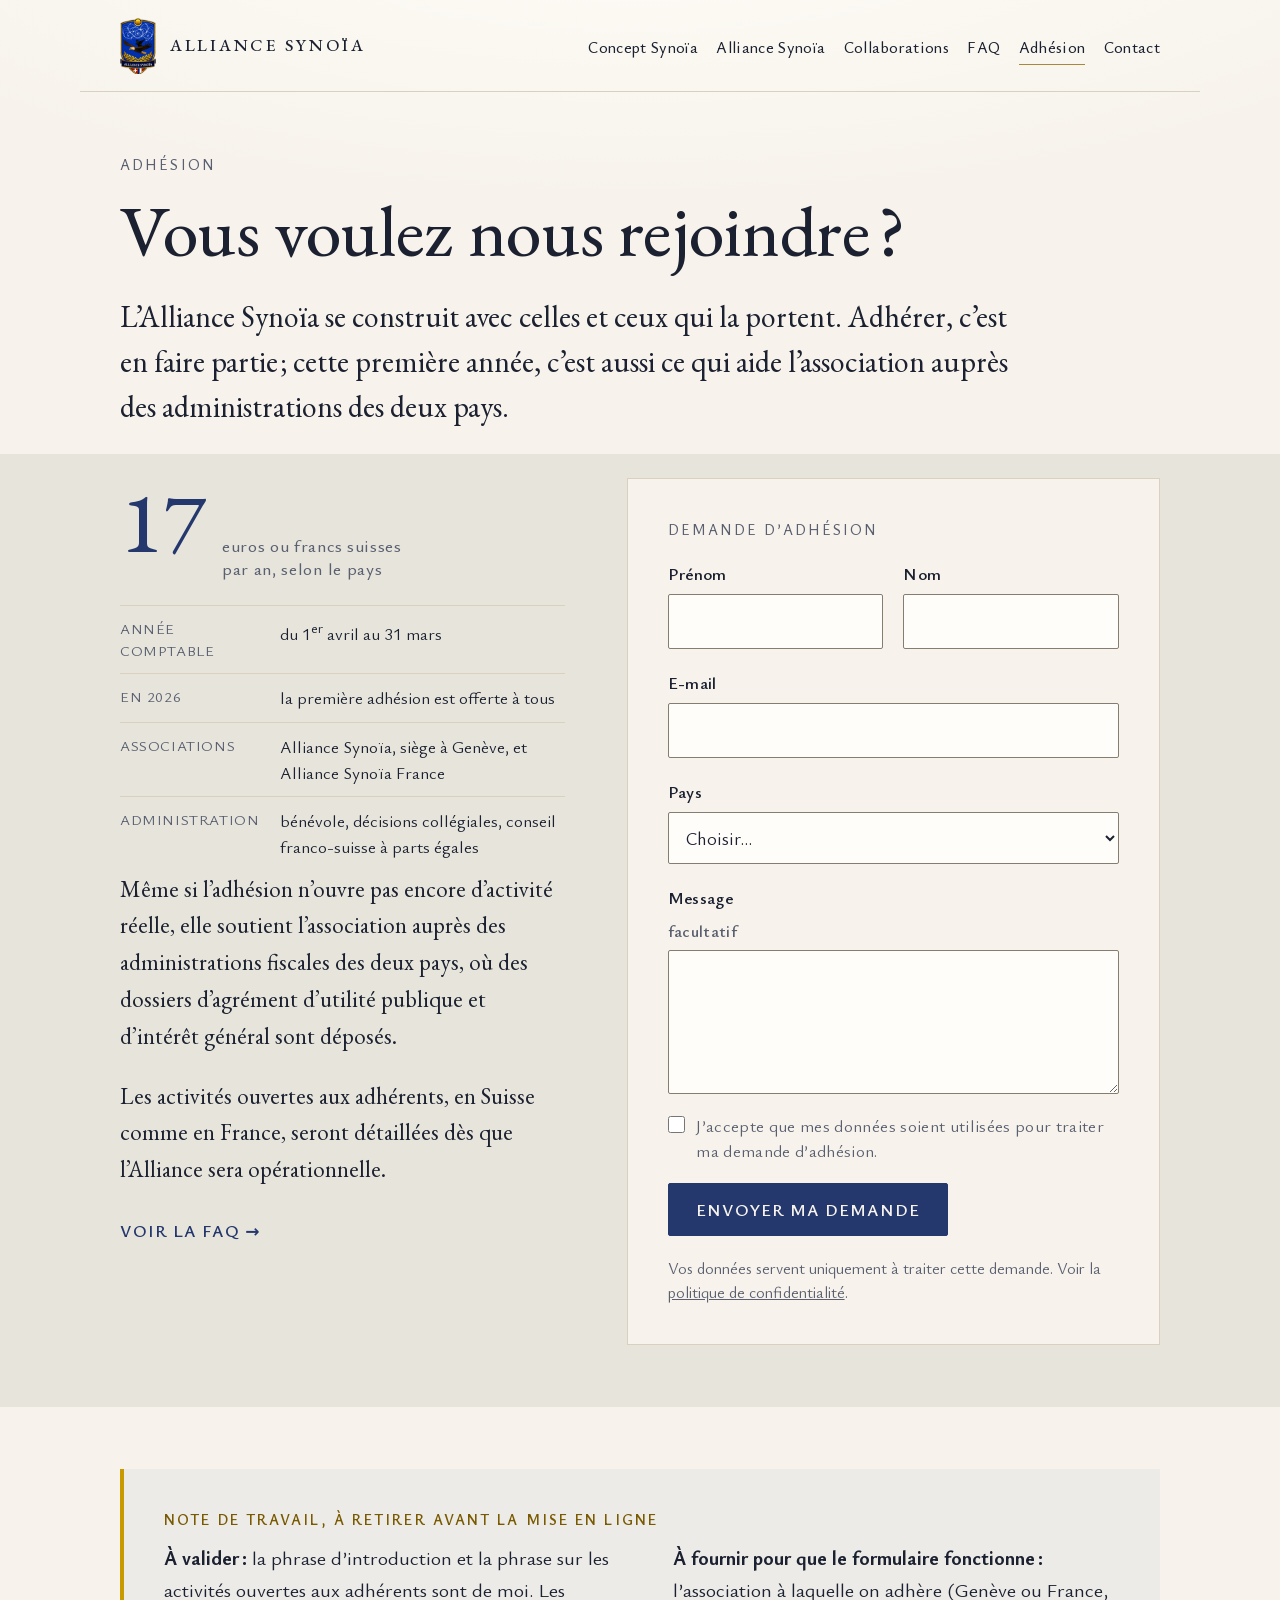
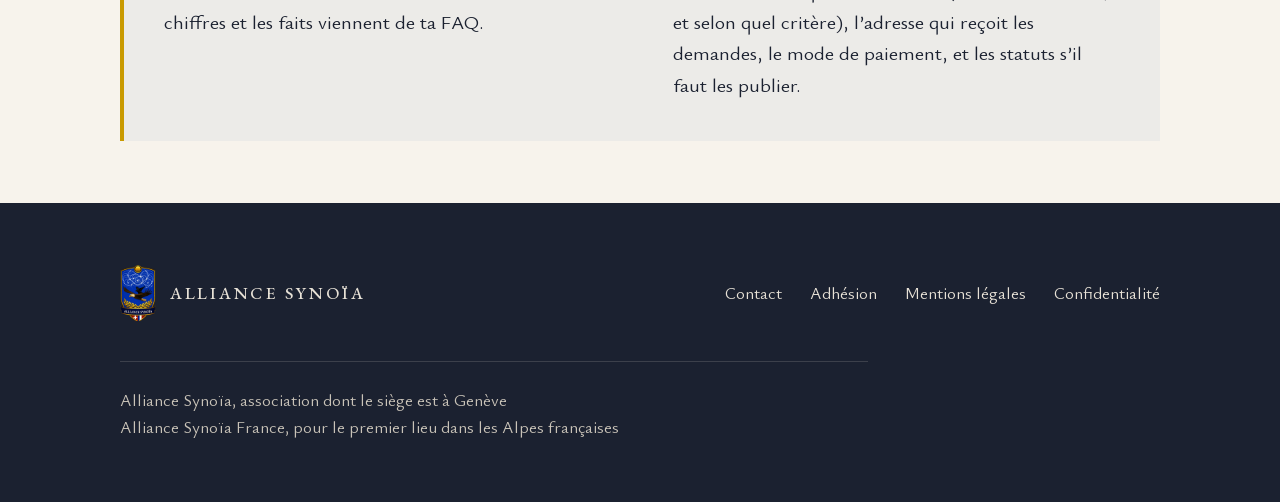
==== commit de2cc728: "Aperçu mis à jour" ====
--- a/adhesion.html
+++ b/adhesion.html
@@ -46,8 +46,8 @@
     <p class="chapeau">L’Alliance Synoïa se construit avec celles et ceux qui la portent. Adhérer, c’est en faire partie&#8239;; cette première année, c’est aussi ce qui aide l’association auprès des administrations des deux pays.</p>
   </section>
 
-  <section class="section--serre wrap">
-    <div class="adhesion">
+  <section class="section--serre section--pierre">
+    <div class="wrap adhesion">
       <div class="adhesion__texte">
         <p class="montant"><span class="montant__chiffre">17</span><span class="montant__unite">euros ou francs suisses par an, selon le pays</span></p>
 
--- a/stil/site.css
+++ b/stil/site.css
@@ -8,8 +8,18 @@
 
 :root {
   /* Farben. Wenige, ruhig, kein Verlauf. */
+  /* Drei helle Flächen, nicht eine. Eine einzige beige Fläche über neun
+     Seiten wirkt trüb; drei gestufte Töne geben der Seite einen Takt,
+     ohne dass irgendwo Weiß auftaucht. Weiß ist ausgeschlossen: Frédéric
+     hat strahlende Flächen ausdrücklich als anstrengend benannt.
+       Papier  — der Lesegrund, bleibt wie er war
+       Sable   — abgesetzter Abschnitt, wärmer und eine Stufe tiefer
+       Pierre  — die tiefste helle Fläche, leicht kühl statt gelb.
+     Die Kühle ist der eigentliche Griff: sie setzt die beiden warmen
+     Töne ab, während eine vierte Beigestufe sie nur verwaschen hätte. */
   --wp--preset--color--base: #F7F3EC;        /* Papier */
-  --wp--preset--color--surface: #EFE8DC;     /* abgesetzter Abschnitt */
+  --wp--preset--color--surface: #EFE7D7;     /* Sable: abgesetzter Abschnitt */
+  --wp--preset--color--pierre: #E6E4DB;      /* Pierre: tiefste helle Fläche, kühl */
   --wp--preset--color--contrast: #1B2130;    /* Text, Fußbereich */
   --wp--preset--color--muted: #5A6070;       /* Nebentext */
   --wp--preset--color--line: #D9D0BF;        /* Trennlinien */
@@ -78,9 +88,6 @@
   --sans-weight-strong: 600;
   --caps-track: 0.14em;
   --caps-size: 0.9375rem;
-
-  /* Abstand zwischen Bildkante und äußerer Rahmenlinie (Passepartout). */
-  --cadre: 0.6rem;
 }
 
 /* ---------- Grundlagen ---------- */
@@ -164,6 +171,10 @@
 .section { padding-block: var(--wp--preset--spacing--70); }
 .section--serre { padding-block: var(--wp--preset--spacing--60); }
 .section--surface { background: var(--wp--preset--color--surface); }
+/* Pierre trägt die Abschnitte, die für sich stehen: die Etymologie und
+   der Beitrittsblock am Seitenende. Dadurch wird die Seite nach unten
+   hin eine Spur tiefer und läuft nicht abrupt in den dunklen Fuß. */
+.section--pierre { background: var(--wp--preset--color--pierre); }
 
 /* Zwischenüberschriften beginnen an der Seitenkante wie alles andere.
    Der Titel darf über die volle Breite laufen, der erklärende Satz
@@ -305,22 +316,20 @@
 .hero__image img, .bandeau img, .adhesion figure img {
   object-position: var(--ausschnitt, center);
 }
-img[src$="torrent.jpg"] { --ausschnitt: 50% 34%; }
-.hero__image img { width: 100%; aspect-ratio: 1 / 1; object-fit: cover; }
-
-/* Rahmen um das Hero-Bild: eine Haarlinie in Gold direkt an der Kante,
-   dann ein Streifen Papier, dann eine zweite, blasse Linie. Zusammen ein
-   Passepartout. Zwei Linien statt einer, weil eine einzelne Linie auf einem
-   Foto wie ein Versehen wirkt und zwei wie Absicht. Der äußere Ring liegt
-   als box-shadow außerhalb des Bildes, deshalb das padding am figure. */
-.hero__image { padding: calc(var(--cadre) + 1px); }
-.hero__image img {
-  border: 1px solid var(--wp--preset--color--gold-clair);
-  box-shadow:
-    0 0 0 var(--cadre) var(--wp--preset--color--base),
-    0 0 0 calc(var(--cadre) + 1px) var(--wp--preset--color--line);
-}
-.hero__image figcaption { margin-top: 1rem; }
+.hero__image img { width: 100%; aspect-ratio: 4 / 5; object-fit: cover; }
+
+/* Hero-Bild ohne Rahmen. Auf dem Desktop füllt es die Höhe des Textblocks:
+   oben bündig mit dem Titel, unten mit dem Vorspann, damit beide Spalten
+   gemeinsam abschließen. Der Passepartout war für ein Handyfoto gedacht,
+   das Halt brauchte; ein ruhiges Motiv trägt sich selbst. */
+@media (min-width: 900.02px) {
+  .hero { align-items: stretch; }
+  .hero__image img { height: 100%; min-height: 24rem; aspect-ratio: auto; }
+}
+/* Unter dem Text, auf schmalen Bildschirmen: quer, sonst wird es höher als der Bildschirm. */
+@media (max-width: 900px) {
+  .hero__image img { aspect-ratio: 4 / 3; }
+}
 
 figcaption {
   font-family: var(--sans);
@@ -435,7 +444,7 @@
   position: relative;
   isolation: isolate;
   overflow: hidden;
-  background: var(--wp--preset--color--surface);
+  background: var(--wp--preset--color--pierre);
   padding-block: var(--wp--preset--spacing--70);
   text-align: center;
 }
@@ -906,6 +915,7 @@
   :root {
     --wp--preset--color--base: #fff;
     --wp--preset--color--surface: #fff;
+    --wp--preset--color--pierre: #fff;
     --wp--preset--color--contrast: #000;
     --wp--preset--color--muted: #333;
     --wp--preset--color--line: #999;
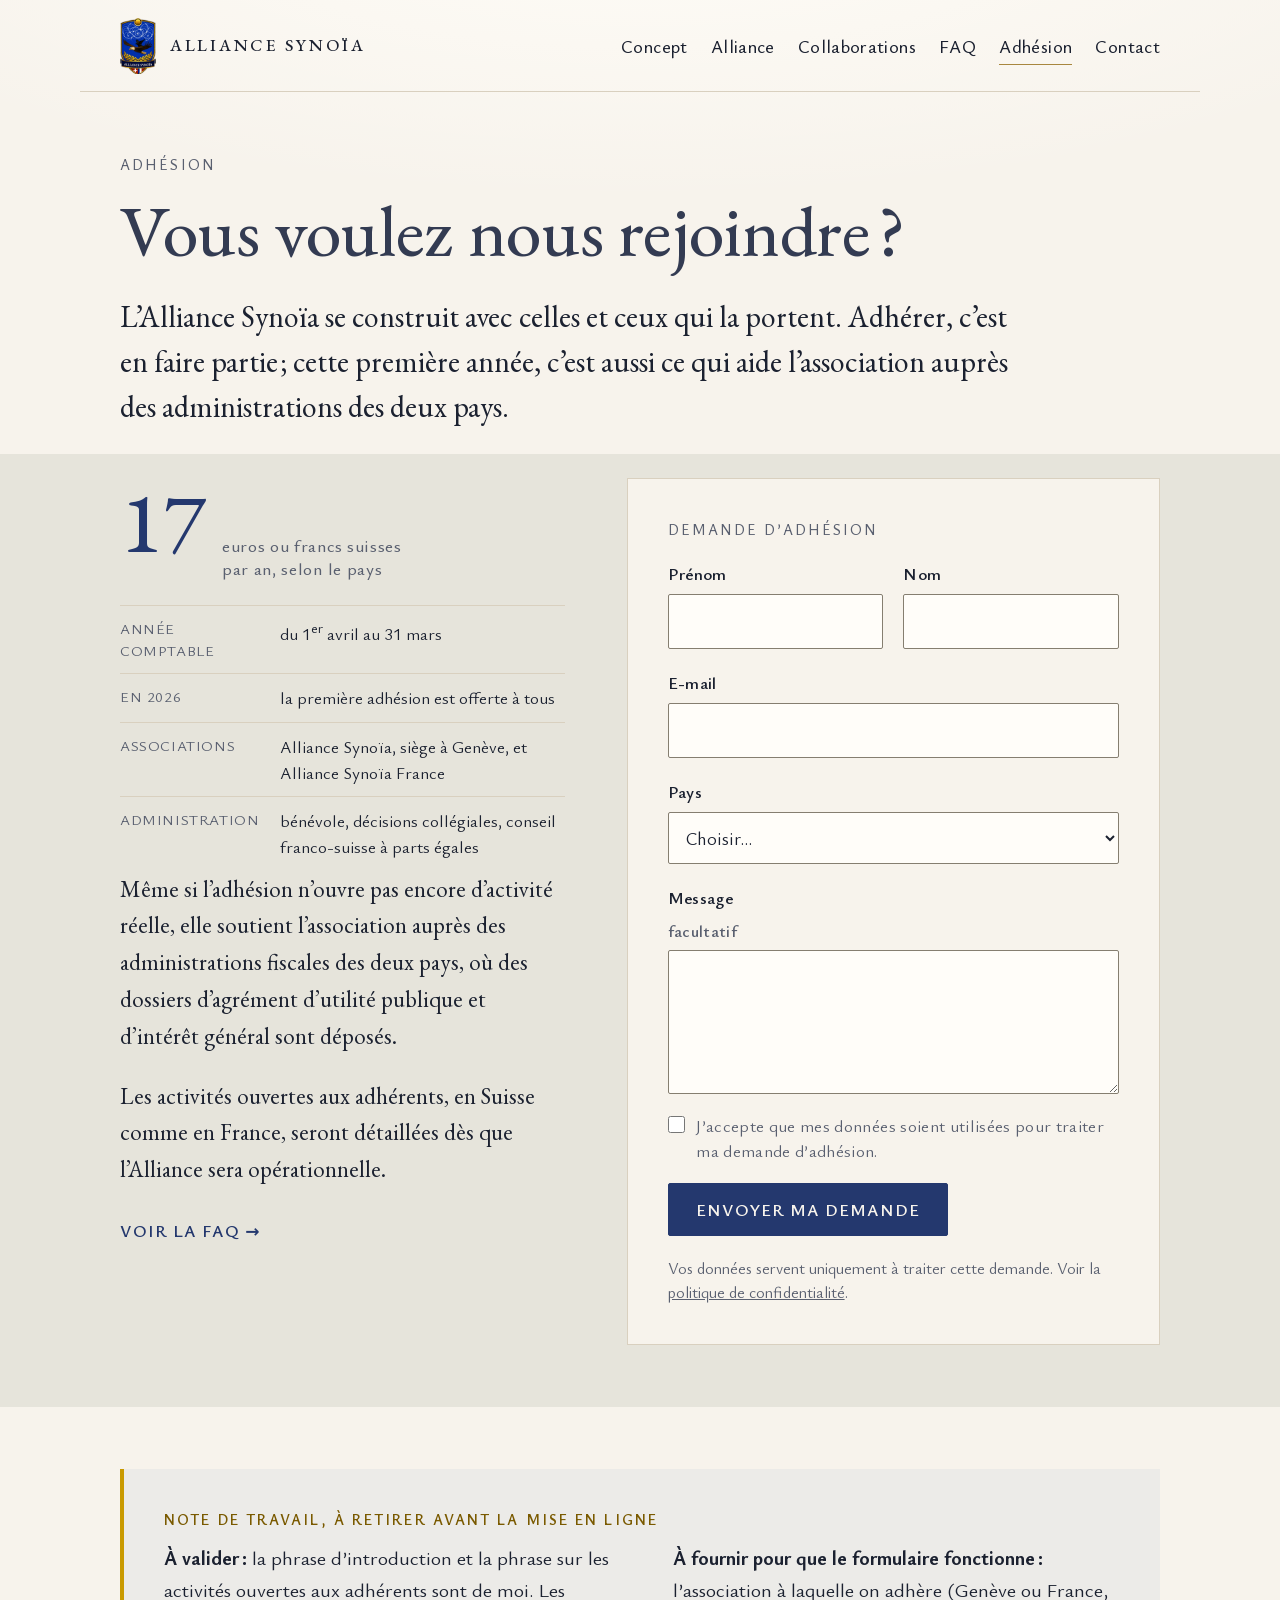
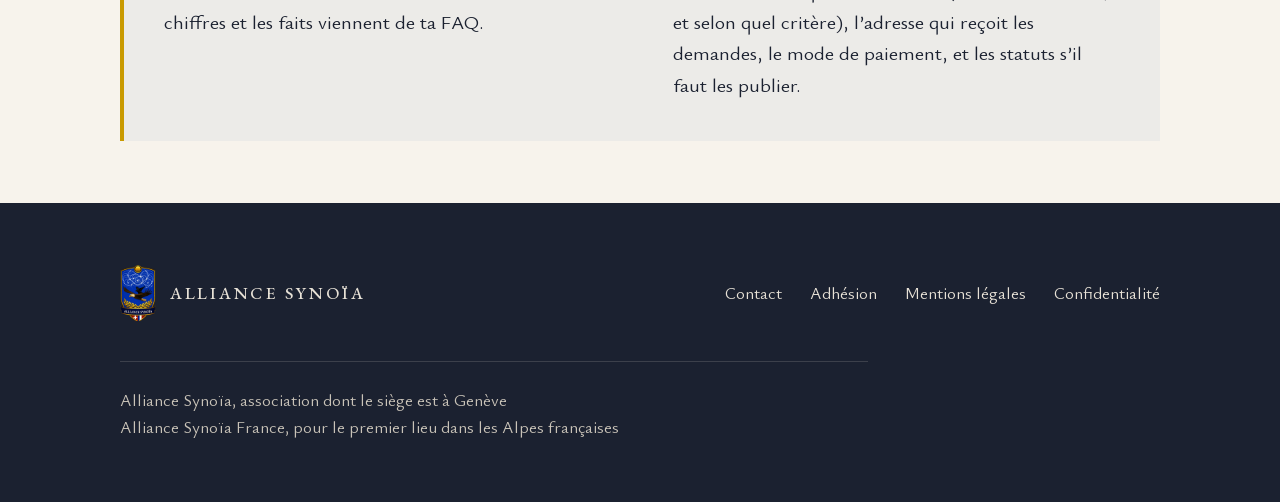
==== commit 9d654288: "Aperçu mis à jour" ====
--- a/adhesion.html
+++ b/adhesion.html
@@ -28,8 +28,8 @@
   </button>
   <nav class="nav" id="nav-principale" aria-label="Navigation principale">
     <ul>
-      <li><a href="concept.html">Concept Synoïa</a></li>
-      <li><a href="alliance.html">Alliance Synoïa</a></li>
+      <li><a href="concept.html">Concept</a></li>
+      <li><a href="alliance.html">Alliance</a></li>
       <li><a href="collaborations.html">Collaborations</a></li>
       <li><a href="faq.html">FAQ</a></li>
       <li><a href="adhesion.html" aria-current="page">Adhésion</a></li>
--- a/stil/site.css
+++ b/stil/site.css
@@ -21,6 +21,7 @@
   --wp--preset--color--surface: #EFE7D7;     /* Sable: abgesetzter Abschnitt */
   --wp--preset--color--pierre: #E6E4DB;      /* Pierre: tiefste helle Fläche, kühl */
   --wp--preset--color--contrast: #1B2130;    /* Text, Fußbereich */
+  --wp--preset--color--titre: #333B52;       /* Überschriften: dieselbe Tinte, aufgehellt */
   --wp--preset--color--muted: #5A6070;       /* Nebentext */
   --wp--preset--color--line: #D9D0BF;        /* Trennlinien */
   --wp--preset--color--accent: #24386E;      /* Blau des Wappens */
@@ -125,7 +126,13 @@
 p { margin: 0 0 1em; }
 figure { margin: 0; }
 
+/* Überschriften stehen eine Stufe heller als der Fließtext. In dieser
+   Größe wirkt die volle Texttinte auf dem Papier wie Schwarz auf Weiß —
+   hart und aus dem Ton gefallen. Große Schrift braucht weniger Kontrast,
+   um gelesen zu werden: 9:1 statt 14:1, immer noch weit über AAA für
+   große Schrift (4,5:1). Der Fließtext behält die volle Tinte. */
 h1, h2, h3, h4 {
+  color: var(--wp--preset--color--titre);
   font-family: var(--serif);
   font-weight: var(--head-weight);
   line-height: var(--head-lh);
@@ -273,10 +280,15 @@
 /* Fester Abstand, nicht an vw gekoppelt: der Satzspiegel steht ab
    1120 px still, ein mit dem Fenster wachsender Abstand würde die
    Navigation dort gegen die Wortmarke schieben. */
-.nav ul { display: flex; gap: 1.15rem; list-style: none; margin: 0; padding: 0; }
+.nav ul { display: flex; gap: 1.45rem; list-style: none; margin: 0; padding: 0; }
+/* 1.125rem statt 1rem: die Navigation war kleiner gesetzt als alles
+   andere und wurde dadurch schwer lesbar. Möglich wurde das erst,
+   nachdem „Concept Synoïa" und „Alliance Synoïa" im Menü zu „Concept"
+   und „Alliance" gekürzt wurden — der Zusatz stand ohnehin zweimal im
+   Kopf, einmal in der Wortmarke daneben. */
 .nav a {
   font-family: var(--sans);
-  font-size: 1rem;
+  font-size: 1.125rem;
   font-weight: var(--sans-weight);
   letter-spacing: 0.02em;
   text-decoration: none;
@@ -917,6 +929,7 @@
     --wp--preset--color--surface: #fff;
     --wp--preset--color--pierre: #fff;
     --wp--preset--color--contrast: #000;
+    --wp--preset--color--titre: #000;
     --wp--preset--color--muted: #333;
     --wp--preset--color--line: #999;
     --wp--preset--color--accent: #000;
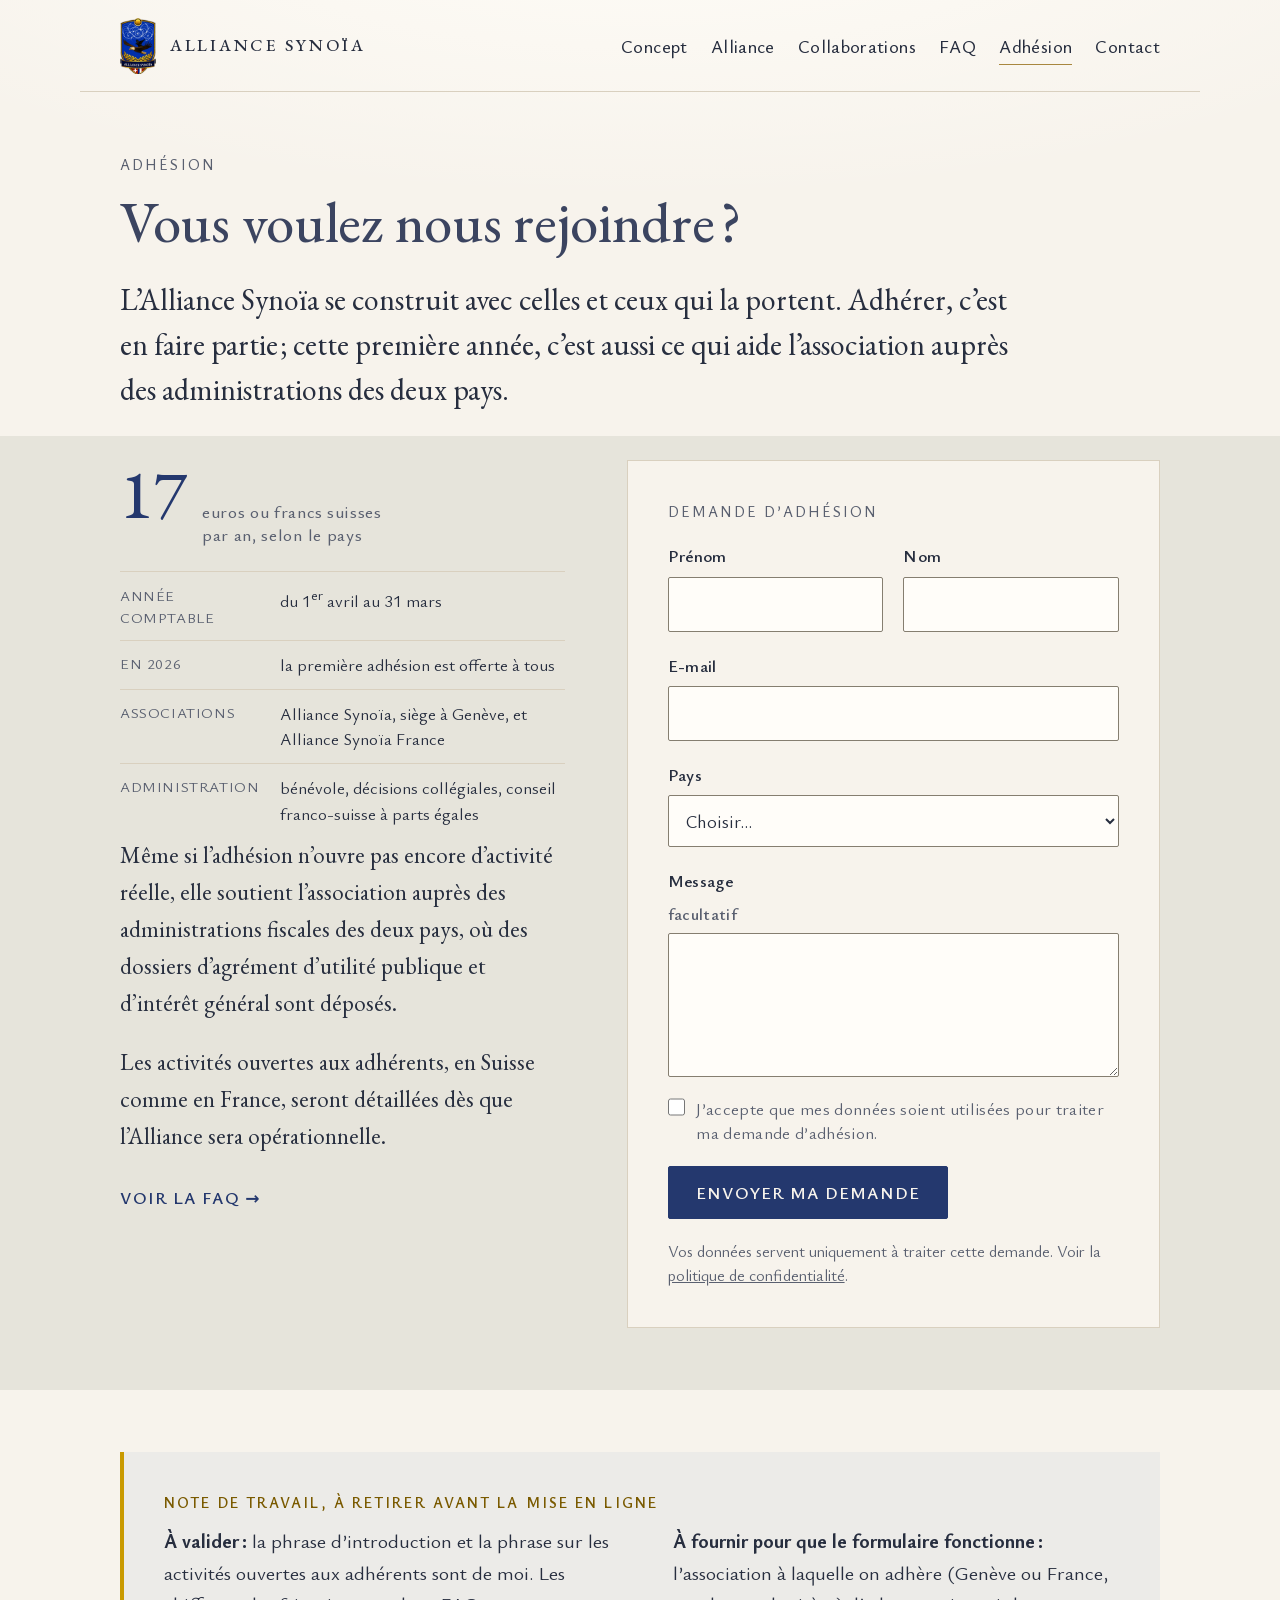
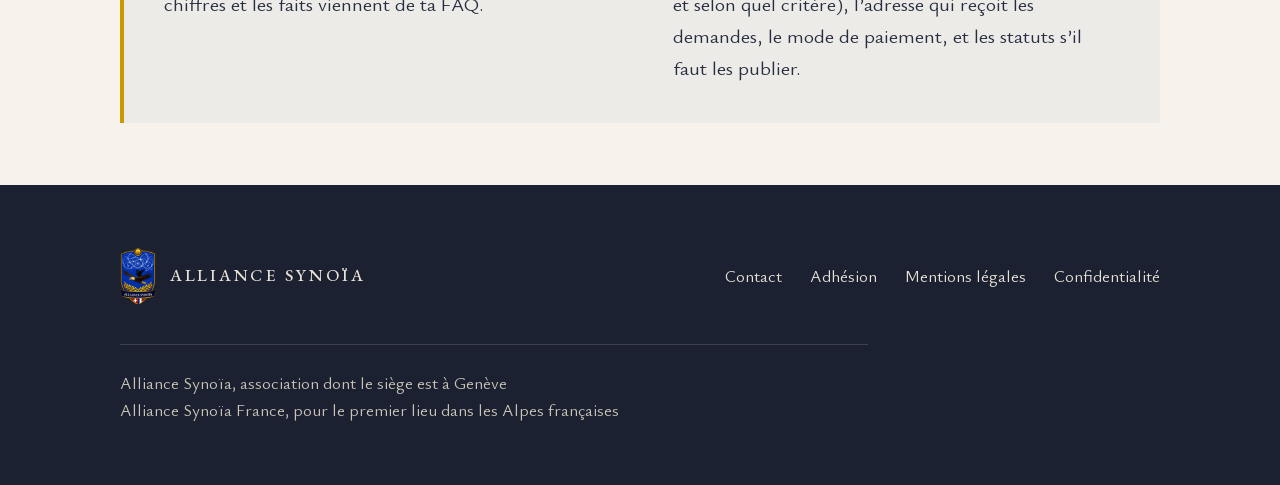
==== commit 820198ea: "Aperçu mis à jour" ====
--- a/adhesion.html
+++ b/adhesion.html
@@ -19,7 +19,7 @@
 
 <header class="site-header wrap">
   <a class="marque" href="index.html">
-    <img src="medien/wappen/blason-provisoire-160.png" width="108" height="160" alt="Blason de l’Alliance Synoïa">
+    <img src="medien/wappen/blason-provisoire-160.png" width="104" height="160" alt="Blason de l’Alliance Synoïa">
     <span class="marque__nom">Alliance Synoïa</span>
   </a>
   <button class="nav-bascule" type="button" aria-expanded="false" aria-controls="nav-principale">
@@ -101,7 +101,7 @@
 <footer class="site-footer">
   <div class="wrap site-footer__inner">
     <div class="marque">
-      <img src="medien/wappen/blason-provisoire-160.png" width="108" height="160" alt="">
+      <img src="medien/wappen/blason-provisoire-160.png" width="104" height="160" alt="">
       <span class="marque__nom">Alliance Synoïa</span>
     </div>
     <p class="site-footer__assoc">
--- a/stil/site.css
+++ b/stil/site.css
@@ -20,21 +20,36 @@
   --wp--preset--color--base: #F7F3EC;        /* Papier */
   --wp--preset--color--surface: #EFE7D7;     /* Sable: abgesetzter Abschnitt */
   --wp--preset--color--pierre: #E6E4DB;      /* Pierre: tiefste helle Fläche, kühl */
-  --wp--preset--color--contrast: #1B2130;    /* Text, Fußbereich */
-  --wp--preset--color--titre: #333B52;       /* Überschriften: dieselbe Tinte, aufgehellt */
+  /* Drei Stufen derselben Tinte statt einer. Die volle Tinte trägt nur
+     noch die Fläche des Fußes; gelesen wird eine Spur heller, und
+     Überschriften stehen noch eine Stufe darüber. Der Unterschied ist
+     klein und genau deshalb richtig: harte Tinte auf warmem Papier
+     wirkt wie Schwarz auf Weiß. */
+  --wp--preset--color--contrast: #1B2130;    /* Fußfläche, Druck */
+  --wp--preset--color--texte: #272E3F;       /* Fließtext */
+  --wp--preset--color--titre: #3B4460;       /* Überschriften */
   --wp--preset--color--muted: #5A6070;       /* Nebentext */
   --wp--preset--color--line: #D9D0BF;        /* Trennlinien */
-  --wp--preset--color--accent: #24386E;      /* Blau des Wappens */
+  --wp--preset--color--accent: #24386E;      /* Blau des Wappens, abgedunkelt: Verweise und Knöpfe */
+  /* Das Blau der Identität: heller als --accent, damit es dem Wappen
+     nahe steht, aber deutlich entsättigt. Das gemessene Wappenblau
+     (#0030A8) direkt zu nehmen war ein Fehlgriff — in dieser Größe wirkt
+     ein voll gesättigtes Blau grell und billig, nicht edel. Verwendet
+     für das griechische Wort, nicht für Verweise und Knöpfe. */
+  --wp--preset--color--blason: #35507F;
   --wp--preset--color--accent-dark: #1A2A55;
   --wp--preset--color--gold: #A8873F;        /* Gold des Wappens, sparsam */
   --wp--preset--color--gold-clair: #C9AE76;  /* dasselbe Gold, aufgehellt: nur für Haarlinien */
-  --onde: rgba(36, 56, 110, 0.05);           /* Wappenblau, fast unsichtbar: die Resonanzringe */
+  --onde: rgba(168, 135, 63, 0.22);          /* Gold, fast unsichtbar: die Resonanzringe */
   --wp--preset--color--feld: #FFFDF9;        /* Formularfelder */
 
   --wp--preset--font-size--small: 1.0625rem;
   --wp--preset--font-size--large: clamp(1.375rem, 1.1rem + 0.9vw, 1.75rem);
   --wp--preset--font-size--x-large: clamp(1.875rem, 1.3rem + 2vw, 2.875rem);
-  --wp--preset--font-size--xx-large: clamp(2.5rem, 1.5rem + 3.8vw, 4.75rem);
+  /* 4,75rem waren 76 px auf dem Desktop: die Überschrift stand dann als
+     Block über dem Text und erschlug ihn. 3,8rem sind 61 px — immer noch
+     die lauteste Stimme der Seite, aber sie spricht, statt zu rufen. */
+  --wp--preset--font-size--xx-large: clamp(2.25rem, 1.4rem + 2.7vw, 3.8rem);
 
   --wp--preset--spacing--30: 1rem;
   --wp--preset--spacing--40: 1.5rem;
@@ -110,7 +125,7 @@
   background-image: radial-gradient(115% 55% at 50% -12%, #FFFDF8 0%, rgba(255, 253, 248, 0) 62%);
   background-repeat: no-repeat;
   background-attachment: fixed;
-  color: var(--wp--preset--color--contrast);
+  color: var(--wp--preset--color--texte);
   font-family: var(--serif);
   font-size: var(--body-size);
   font-weight: var(--body-weight);
@@ -178,9 +193,9 @@
 .section { padding-block: var(--wp--preset--spacing--70); }
 .section--serre { padding-block: var(--wp--preset--spacing--60); }
 .section--surface { background: var(--wp--preset--color--surface); }
-/* Pierre trägt die Abschnitte, die für sich stehen: die Etymologie und
-   der Beitrittsblock am Seitenende. Dadurch wird die Seite nach unten
-   hin eine Spur tiefer und läuft nicht abrupt in den dunklen Fuß. */
+/* Pierre trägt den Beitrittsblock am Seitenende und die beiden
+   Formularseiten. Dadurch wird die Seite nach unten hin eine Spur tiefer
+   und läuft nicht abrupt in den dunklen Fuß. */
 .section--pierre { background: var(--wp--preset--color--pierre); }
 
 /* Zwischenüberschriften beginnen an der Seitenkante wie alles andere.
@@ -317,7 +332,9 @@
   padding-block: var(--wp--preset--spacing--70);
 }
 .hero .label { margin-bottom: var(--wp--preset--spacing--40); }
-.hero h1 { margin-bottom: var(--wp--preset--spacing--40); }
+/* Die kleinere Überschrift braucht den Abstand, den ihre Größe vorher
+   selbst hergestellt hat, sonst klebt der Vorspann an ihr. */
+.hero h1 { margin-bottom: var(--wp--preset--spacing--50); }
 .chapeau { font-size: calc(var(--body-size) * 1.18); line-height: 1.5; max-width: var(--wp--style--global--content-size); }
 /* Bildausschnitt: object-fit schneidet mittig zu. Wo das den falschen Teil
    trifft, wird der Ausschnitt verschoben — hier im Stylesheet, eine Zeile
@@ -401,7 +418,7 @@
   font-size: var(--wp--preset--font-size--small);
   font-weight: var(--sans-weight);
   text-decoration: none;
-  color: var(--wp--preset--color--contrast);
+  color: var(--wp--preset--color--texte);
 }
 .sommaire a::before {
   content: counter(sommaire, decimal-leading-zero);
@@ -442,50 +459,64 @@
 
 /* ---------- Etymologie ---------- */
 
-/* Hinter dem griechischen Wort liegen konzentrische Ringe, sehr blass.
-   Das ist keine Zierde, sondern sein eigenes Bild: der Concept-Text nennt
-   die Synosphäre „une trame vibratoire" und spricht von Resonanz; συνοΐα
-   heißt die verbindende Bewusstheit. Ringe auf Wasser sind das
-   nächstliegende Bild dafür und zugleich das zurückhaltendste — Geometrie,
-   kein Symbol, keine Illustration.
-
-   Drei Regeln halten es dezent: eine einzige Farbe bei 5 % Deckung, eine
-   Maske, die die Ringe zum Rand hin auflöst, und kein einziges Pixel
-   Bilddatei. Wer die Deckung erhöht, macht daraus Dekor. */
+/* Eine Atempause, keine Sektion. Zwischen zwei Textstrecken steht ein
+   einziges Wort, das der Verein sich selbst gegeben hat, und die Seite
+   hält kurz an.
+
+   Drei Anläufe liegen dahinter, alle verworfen: ein bildschirmhohes Band
+   mit Lichtkreis und Ringen, dann dasselbe kompakter, dann flach
+   gedrückte Ringe hinter dem Wort. Der gemeinsame Fehler war, die Würde
+   des Wortes aus einer Grafik holen zu wollen. In einem gut gesetzten
+   Buch macht das die Typografie: Größe, Weißraum, eine Haarlinie. Mehr
+   ist hier nicht, und weniger ginge auch nicht.
+
+   Kein Farbfeld. Die graue Fläche (Pierre) hat das Wort nicht gehoben,
+   sondern eingesperrt — eine Kachel im Lesefluss, dazu kühl auf warmem
+   Papier. Die Pause entsteht jetzt durch Abstand: das Band hat mehr Luft
+   als jeder andere Abschnitt und trotzdem weniger Höhe als vorher.
+
+   Kein Blau. Das Wort steht in derselben Tinte wie die Überschriften,
+   nur größer und weiter gesperrt — wie ein griechisches Zitat im Buch
+   gesetzt würde. Das Wappenblau bleibt dafür den Verweisen und Knöpfen,
+   die Goldlinie bleibt das einzige Farbsignal. */
 .etymologie {
-  position: relative;
-  isolation: isolate;
-  overflow: hidden;
-  background: var(--wp--preset--color--pierre);
-  padding-block: var(--wp--preset--spacing--70);
-  text-align: center;
-}
-.etymologie::before {
-  content: "";
-  position: absolute;
-  z-index: -1;
-  left: 50%;
-  top: 50%;
-  width: min(150vw, 1180px);
-  aspect-ratio: 1;
-  transform: translate(-50%, -50%);
-  background: repeating-radial-gradient(circle at center,
-    transparent 0 43px, var(--onde) 43px 44px);
-  -webkit-mask-image: radial-gradient(circle at center, #000 8%, rgba(0,0,0,0.35) 42%, transparent 70%);
-          mask-image: radial-gradient(circle at center, #000 8%, rgba(0,0,0,0.35) 42%, transparent 70%);
-  pointer-events: none;
-}
-.etymologie__inner { display: grid; justify-items: center; gap: var(--wp--preset--spacing--40); }
+  padding-block: clamp(3.5rem, 2.4rem + 4vw, 6.5rem);
+}
+.etymologie__inner {
+  display: grid;
+  justify-items: start;
+  text-align: left;
+  gap: var(--wp--preset--spacing--40);
+}
+/* Die Beschriftung kündigt an, sie erklärt nicht: weiter gesperrt als
+   sonst und im Gold, damit sie zur Haarlinie darunter gehört. */
+.etymologie .label {
+  letter-spacing: 0.24em;
+  color: var(--wp--preset--color--gold);
+}
 .grec {
   font-family: var(--serif);
   font-weight: var(--head-weight);
-  font-size: clamp(3.5rem, 2rem + 6vw, 7.5rem);
+  /* Vorher bis 8,5rem. In dieser Größe war das Wort nicht feierlich,
+     sondern laut, und es zwang die Seite in ein eigenes Kapitel. */
+  font-size: clamp(3rem, 1.9rem + 4.6vw, 5.25rem);
   line-height: 1;
-  letter-spacing: 0.01em;
-  color: var(--wp--preset--color--accent);
+  /* Griechische Minuskeln stehen von Haus aus eng. Gesperrt bekommen sie
+     etwas Inschriftliches, und das Wort liest sich langsamer — was an
+     dieser Stelle genau der Zweck ist. */
+  letter-spacing: 0.06em;
+  color: var(--wp--preset--color--titre);
   margin: 0;
 }
-.etymologie__texte { font-size: calc(var(--body-size) * 1.1); max-width: 34em; margin: 0; }
+.etymologie .filet { width: 3.5rem; }
+/* Die Herleitung tritt zurück, aber sie verschwindet nicht: eine Stufe
+   kleiner als der Fließtext, in voller Tinte. Mit Nebentextfarbe wurde
+   die ganze Stelle blass. */
+.etymologie__texte {
+  font-size: calc(var(--body-size) * 0.95);
+  max-width: 34em;
+  margin: 0;
+}
 
 /* ---------- Prinzipien ---------- */
 
@@ -560,7 +591,24 @@
 
 /* ---------- Bildband ---------- */
 
-.bandeau img { width: 100%; height: clamp(10rem, 22vw, 22rem); object-fit: cover; }
+/* Die Oberkante des Bandes fällt leicht nach links ab — der Zuschnitt und
+   seine Begründung stehen unten im Abschnitt „Bilder öffnen sich". Um die
+   halbe Schräge wächst die Höhe mit, denn im Mittel nimmt der Zuschnitt
+   oben genau so viel weg; sonst wirkt das Band schmaler als vorher.
+
+   Das Maß **beginnt erst bei 800 px** und wächst dann schneller als das
+   Fenster: 0 auf dem Telefon und dem kleinen Tablet, 29 px auf 1440 px,
+   höchstens 48 px. Zwei Anläufe waren nötig. Ein über alle Breiten
+   gleicher Winkel war falsch, weil das Band auf dem Telefon nur halb so
+   hoch ist — dieselbe Neigung frisst dort den doppelten Anteil seiner
+   Fläche. Aber auch eine bloß kleinere Neigung blieb falsch: der Keil,
+   den sie oben links frei legt, ist auf dem schmalen Schirm breiter als
+   das Band hoch ist, und ein heller Streifen über einem Bild sieht nach
+   Fehler aus, nicht nach Absicht. Die Schräge braucht eine Fläche, die
+   sie tragen kann. Unter 800 px steht das Band deshalb rechtwinklig —
+   dort trägt die Öffnung beim Hereinscrollen die Bewegung allein. */
+.bandeau { --pente: clamp(0px, 4.5vw - 2.25rem, 3rem); }
+.bandeau img { width: 100%; height: calc(clamp(10rem, 22vw, 22rem) + var(--pente) / 2); object-fit: cover; }
 .bandeau figcaption { margin-top: 0.5rem; }
 .bandeau .wrap { padding-top: 0.2rem; }
 
@@ -703,7 +751,7 @@
   font-size: 1.125rem;
   font-weight: 400;
   letter-spacing: 0;
-  color: var(--wp--preset--color--contrast);
+  color: var(--wp--preset--color--texte);
   background: var(--wp--preset--color--feld);
   border: 1px solid #857E70;
   border-radius: 2px;
@@ -744,7 +792,7 @@
   --notiz-grund: #ECEBE8;
   --notiz-kante: #C99A00;
   background: var(--notiz-grund);
-  color: var(--wp--preset--color--contrast);
+  color: var(--wp--preset--color--texte);
   border-left: 4px solid var(--notiz-kante);
   padding: var(--wp--preset--spacing--50);
   font-family: var(--sans);
@@ -820,7 +868,7 @@
     font-weight: var(--sans-weight-strong);
     letter-spacing: 0.08em;
     text-transform: uppercase;
-    color: var(--wp--preset--color--contrast);
+    color: var(--wp--preset--color--texte);
     background: transparent;
     border: 0;
     padding: 0.5rem 0;
@@ -883,14 +931,13 @@
    sofort da. Deshalb die @supports-Klammer: ohne sie bliebe der Inhalt
    dort unsichtbar.
 
-   Nur Überschriften, Zitate, Bilder und Rasterzellen. Nie Fließtext:
-   Text, der beim Lesen noch wandert, ist eine Zumutung. */
+   Nur Überschriften, Zitate und Rasterzellen. Nie Fließtext:
+   Text, der beim Lesen noch wandert, ist eine Zumutung. Die Bilder
+   tauchen nicht auf, sie öffnen sich (nächster Abschnitt). */
 @media (prefers-reduced-motion: no-preference) {
   @supports (animation-timeline: view()) {
     .section__tete,
     .citation,
-    .bandeau figure,
-    .hero__image,
     .etymologie__inner,
     .principe,
     .carte,
@@ -907,6 +954,169 @@
   to   { opacity: 1; transform: none; }
 }
 
+/* ---------- Bilder öffnen sich ---------- */
+
+/* Teil des dritten Griffs, kein vierter: statt aufzutauchen öffnen sich
+   die Bilder. Das Bildband kommt so breit wie der Satzspiegel an der
+   einen linken Kante herein und öffnet sich bis an die Fensterränder,
+   während es zur Mitte wandert; das Motiv darin gleitet etwas langsamer
+   als die Seite. Das Hero-Bild öffnet sich beim Laden und tritt eine Spur
+   zurück, während es oben aus dem Bildschirm geht. Kleinere Bilder öffnen
+   sich von ihrer linken Kante aus.
+
+   Bezug in seinen Texten: « une expansion de conscience » (Startseite),
+   « en décloisonnant les disciplines » (Alliance). Das Bild bleibt nicht
+   im Kasten der Textspalte.
+
+   Alle scrollgebundenen Bereiche hängen an der Lage des Bildes selbst
+   (view-timeline), nie an der Scrollstrecke der Seite: auf dem Telefon
+   steht das Hero-Bild unter dem Vorspann und wäre sonst schon verändert,
+   bevor man es sieht. Wo der Browser das nicht kennt, stehen die Bilder
+   still da wie vorher. */
+
+/* Die Oberkante des Bildbands fällt nach links ab, die Unterkante bleibt
+   gerade. Das Band kippt also nicht, es steht — nur sein oberer Rand ist
+   nicht mit dem Lineal gezogen, sondern sinkt nach links weg, anfangs
+   kaum, dann stärker. Die Kurve besteht aus sieben Stützpunkten einer
+   flachen Parabel; eine Gerade sähe an dieser Stelle nach Schablone aus,
+   eine Ellipse nach Bühne.
+
+   Das Maß `--pente` steht oben bei der Höhe des Bandes: unter 800 px
+   null, auf 1440 px 29 px, am unteren Rand immer nichts. Die Standlinie
+   der Seite bleibt unberührt — und genau darum darf die Kante oben
+   überhaupt so frei sein.
+
+   Ein Zuschnitt, keine Animation: er steht auch dort, wo der Browser
+   scrollgebundene Animationen nicht kennt. Im Druck sind Bildbänder
+   ohnehin ausgeblendet. */
+@media screen {
+  .bandeau figure {
+    clip-path: polygon(
+      0 var(--pente),
+      18% calc(var(--pente) * 0.80),
+      36% calc(var(--pente) * 0.58),
+      54% calc(var(--pente) * 0.36),
+      72% calc(var(--pente) * 0.18),
+      88% calc(var(--pente) * 0.06),
+      100% 0,
+      100% 100%,
+      0 100%);
+  }
+}
+
+/* Der erste Blick. Das Hero-Bild stand bisher einfach da; jetzt öffnet
+   es sich beim Laden — von der linken Kante her, derselben, an der der
+   Titel daneben beginnt, und zugleich eine Spur nach oben und unten wie
+   eine Blende. Eineinhalb Sekunden, ausklingend, danach nie wieder: eine
+   Begrüßung, keine Schleife.
+
+   Als einziger Effekt der Seite kommt er ohne scrollgebundene Animation
+   aus. Er läuft deshalb auch in Firefox und auf älteren Telefonen, wo
+   der Rest still steht — und er ist auf dem kleinen Schirm genauso zu
+   sehen wie auf dem großen, wo die übrigen Griffe leiser wirken. Wer
+   Bewegung abbestellt hat, sieht das Bild sofort und vollständig.
+
+   Ein Versuch, die Öffnung auf dem Telefon stattdessen an die Lage des
+   Bildes zu hängen, ist verworfen: am Scrollrad hängt die Bewegung an
+   der Hand statt am Blick, läuft mit der Scrollgeschwindigkeit ab und
+   wirkt mechanisch. Eine Begrüßung hat ihr eigenes Tempo. */
+@media screen and (prefers-reduced-motion: no-preference) {
+  .hero__image {
+    animation: ouvrir-hero 1500ms cubic-bezier(0.22, 0.61, 0.36, 1) 150ms both;
+  }
+}
+
+@media screen and (prefers-reduced-motion: no-preference) {
+  @supports (animation-timeline: view()) {
+
+    /* Der Rand, um den das Band anfangs eingezogen ist, ist genau der
+       Abstand der Satzkante vom Fensterrand, derselbe Wert, den .wrap
+       herstellt. In WordPress kommt der Seitenrand aus theme.json. */
+    .bandeau figure {
+      --satzrand: calc(max(0px, (100% - var(--wp--style--global--wide-size)) / 2) + clamp(1rem, 4vw, 2.5rem));
+      overflow: hidden;
+      view-timeline: --bande block;
+      animation: ouvrir-bande linear both;
+      animation-timeline: --bande;
+      animation-range: entry 60% cover 50%;
+    }
+    .bandeau img {
+      animation: profondeur linear both;
+      animation-timeline: --bande;
+      animation-range: cover 0% cover 100%;
+    }
+
+    .hero__image {
+      overflow: hidden;
+      view-timeline: --hero block;
+    }
+    .hero__image img {
+      animation: recul linear both;
+      animation-timeline: --hero;
+      animation-range: exit 0% exit 100%;
+    }
+
+    .adhesion figure img {
+      animation: ouvrir-image linear both;
+      animation-timeline: view();
+      animation-range: entry 10% cover 45%;
+    }
+  }
+}
+/* Dieselbe Kante von Anfang bis Ende, nur die Seiten wandern nach außen:
+   beide Stützpunkte haben dieselben neun Ecken, sonst rechnet der Browser
+   den Übergang nicht aus. Die x-Werte der Anfangsstellung sind die der
+   Endstellung, zusammengeschoben auf die Breite zwischen den beiden
+   Satzkanten — `18 % + satzrand · 0,64` ist nichts anderes als
+   `satzrand + 0,18 · (100 % − 2 · satzrand)`, ausmultipliziert. */
+@keyframes ouvrir-bande {
+  from {
+    clip-path: polygon(
+      var(--satzrand) var(--pente),
+      calc(18% + var(--satzrand) * 0.64) calc(var(--pente) * 0.80),
+      calc(36% + var(--satzrand) * 0.28) calc(var(--pente) * 0.58),
+      calc(54% - var(--satzrand) * 0.08) calc(var(--pente) * 0.36),
+      calc(72% - var(--satzrand) * 0.44) calc(var(--pente) * 0.18),
+      calc(88% - var(--satzrand) * 0.76) calc(var(--pente) * 0.06),
+      calc(100% - var(--satzrand)) 0,
+      calc(100% - var(--satzrand)) 100%,
+      var(--satzrand) 100%);
+  }
+  to {
+    clip-path: polygon(
+      0 var(--pente),
+      18% calc(var(--pente) * 0.80),
+      36% calc(var(--pente) * 0.58),
+      54% calc(var(--pente) * 0.36),
+      72% calc(var(--pente) * 0.18),
+      88% calc(var(--pente) * 0.06),
+      100% 0,
+      100% 100%,
+      0 100%);
+  }
+}
+/* Das Motiv ist 12 % größer als sein Rahmen und wandert darin um
+   ±5 %: genug für Tiefe, zu wenig, um es als Bewegung zu verfolgen. */
+@keyframes profondeur {
+  from { transform: translateY(-5%) scale(1.12); }
+  to   { transform: translateY(5%) scale(1.12); }
+}
+/* 6 % statt 10 %: der Rückzug lief auf dem Telefon, wo der Hero schnell
+   oben hinausgeht, sichtbar mit dem Daumen mit. Weniger Weg auf derselben
+   Strecke heißt weniger Tempo. */
+@keyframes recul {
+  from { transform: scale(1.06); }
+  to   { transform: scale(1); }
+}
+@keyframes ouvrir-hero {
+  from { clip-path: inset(9% 100% 9% 0); }
+  to   { clip-path: inset(0 0 0 0); }
+}
+@keyframes ouvrir-image {
+  from { clip-path: inset(0 24% 0 0); }
+  to   { clip-path: inset(0 0 0 0); }
+}
+
 .impression-pied { display: none; }
 
 /* ---------- Druck ---------- */
@@ -929,10 +1139,12 @@
     --wp--preset--color--surface: #fff;
     --wp--preset--color--pierre: #fff;
     --wp--preset--color--contrast: #000;
+    --wp--preset--color--texte: #000;
     --wp--preset--color--titre: #000;
     --wp--preset--color--muted: #333;
     --wp--preset--color--line: #999;
     --wp--preset--color--accent: #000;
+    --wp--preset--color--blason: #000;
     --wp--preset--color--gold: #666;
     --wp--style--global--content-size: 100%;
     --wp--style--global--wide-size: 100%;
@@ -942,8 +1154,7 @@
 
   html, body { background: #fff; color: #000; background-image: none; }
 
-  /* Ringe, Licht und Bewegung sind Bildschirmsache. */
-  .etymologie::before { display: none; }
+  /* Bewegung ist Bildschirmsache. */
   .section__tete, .citation, .bandeau figure, .hero__image,
   .etymologie__inner, .principe, .carte, .vocation, .telecharger__bloc {
     animation: none !important;
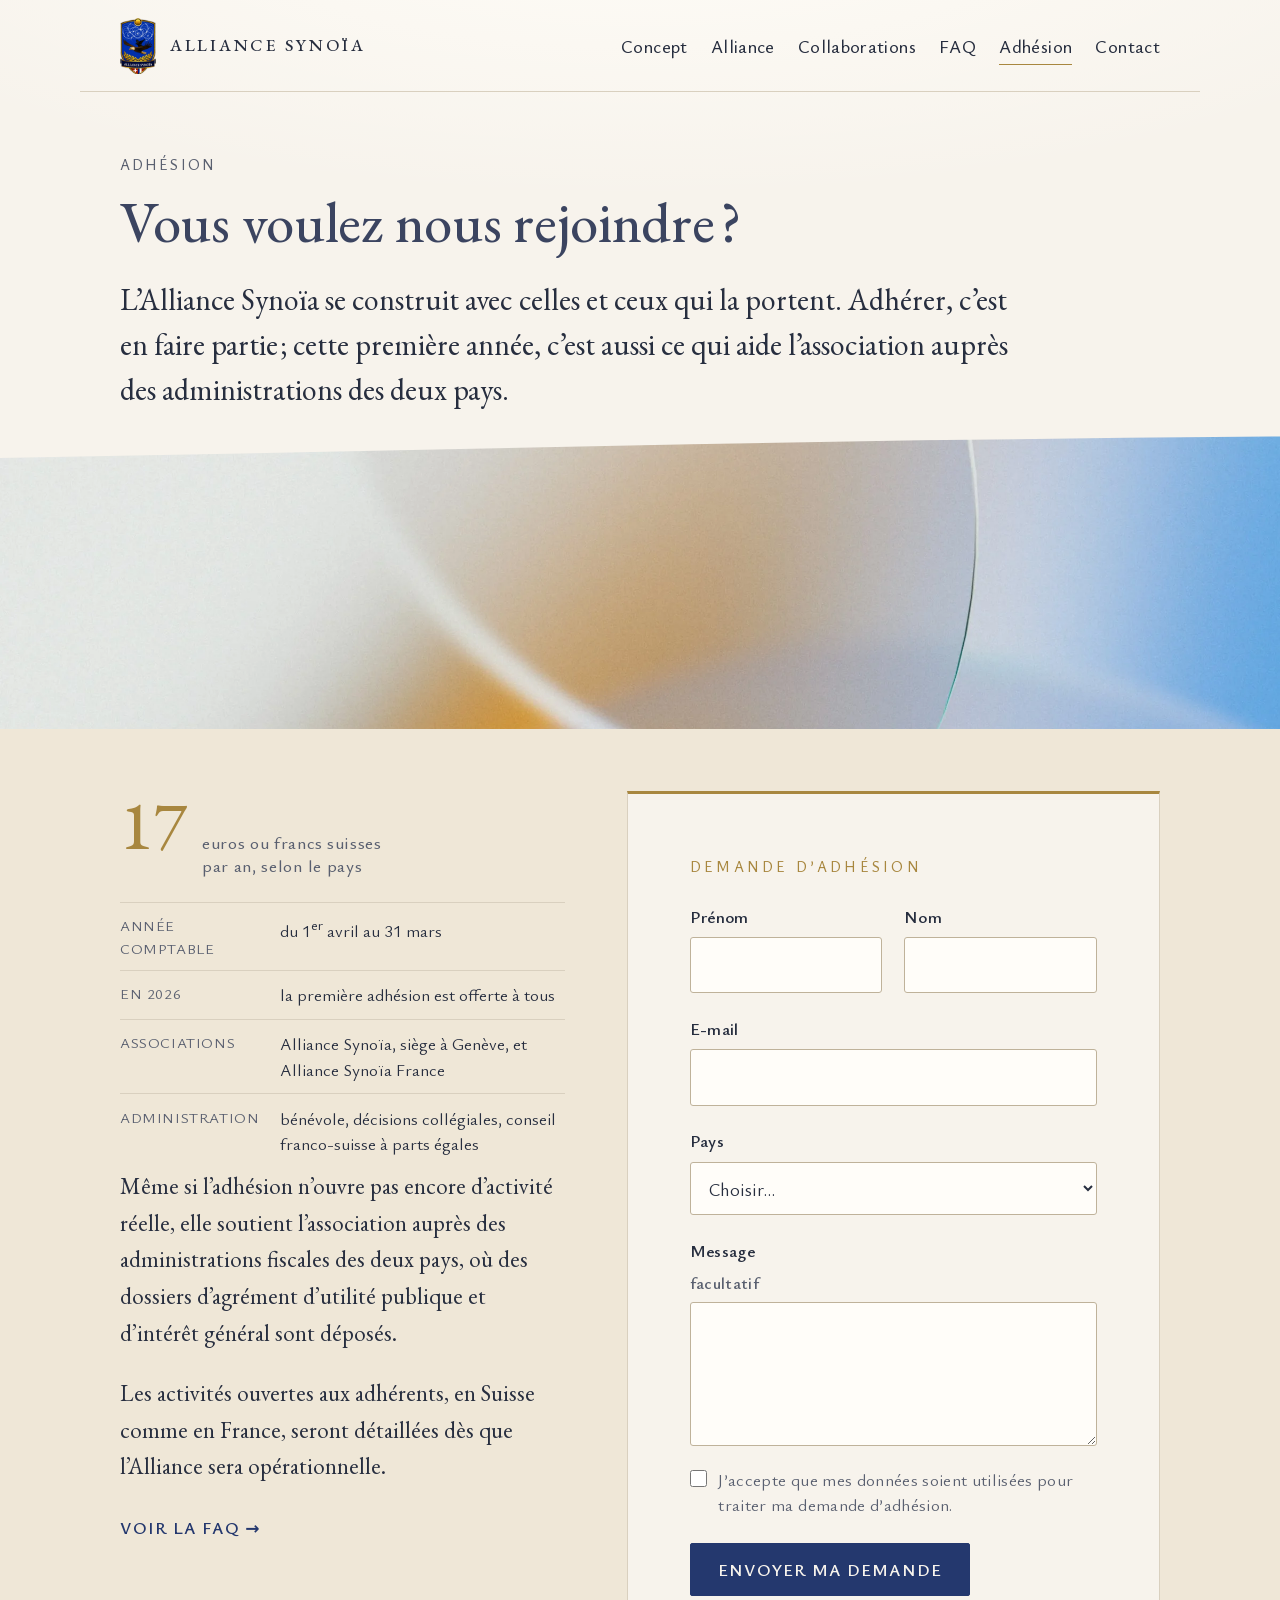
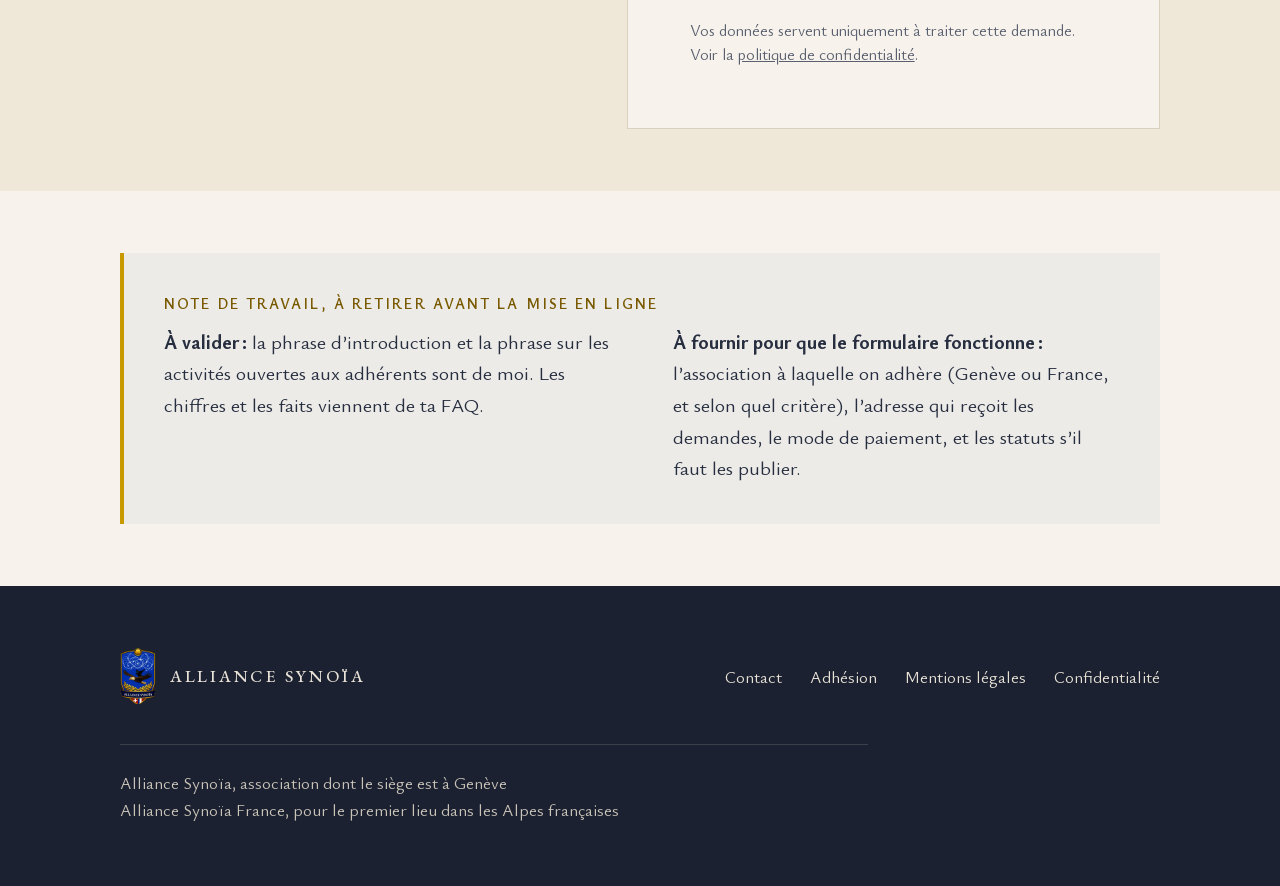
==== commit 42a63186: "Aperçu mis à jour" ====
--- a/adhesion.html
+++ b/adhesion.html
@@ -46,7 +46,13 @@
     <p class="chapeau">L’Alliance Synoïa se construit avec celles et ceux qui la portent. Adhérer, c’est en faire partie&#8239;; cette première année, c’est aussi ce qui aide l’association auprès des administrations des deux pays.</p>
   </section>
 
-  <section class="section--serre section--pierre">
+  <section class="bandeau">
+    <figure>
+      <img src="medien/fotos/cercle-de-verre-bande.webp" width="2400" height="900" alt="Cercle de verre dans une lumière claire, reflets bleus et dorés" loading="lazy">
+    </figure>
+  </section>
+
+  <section class="section--serre section--surface">
     <div class="wrap adhesion">
       <div class="adhesion__texte">
         <p class="montant"><span class="montant__chiffre">17</span><span class="montant__unite">euros ou francs suisses par an, selon le pays</span></p>
--- a/stil/site.css
+++ b/stil/site.css
@@ -700,6 +700,13 @@
   align-items: start;
 }
 .adhesion h2 { margin: var(--wp--preset--spacing--30) 0 var(--wp--preset--spacing--40); }
+/* Auf Contact steht links nur die kurze Liste der beiden Vereine — solange
+   Anschrift und Mailadresse fehlen, bleibt darunter eine große leere
+   Fläche neben einem hohen Formular. Die schmalere Spalte nimmt ihr die
+   Hälfte. Kommen die Angaben, kann das Verhältnis zurück auf 5/6. */
+@media (min-width: 900.02px) {
+  .page-contact .adhesion { grid-template-columns: minmax(0, 4fr) minmax(0, 7fr); }
+}
 .montant { display: flex; align-items: baseline; gap: 1rem; margin: 0 0 var(--wp--preset--spacing--40); }
 .montant__chiffre {
   font-family: var(--serif);
@@ -707,7 +714,10 @@
   font-size: calc(var(--wp--preset--font-size--xx-large) * 1.2);
   line-height: 1;
   font-variant-numeric: lining-nums;
-  color: var(--wp--preset--color--accent);
+  /* Im Knopfblau sah die 17 aus wie ein Preisschild. Im Gold ist sie
+     dieselbe Ziffer wie die der drei Berufungen: eine Zahl, die zählt,
+     nicht eine, die kassiert. */
+  color: var(--wp--preset--color--gold);
 }
 .montant__unite {
   font-family: var(--sans);
@@ -725,14 +735,42 @@
 
 /* ---------- Formular ---------- */
 
+/* Auf diesen beiden Seiten wird der Leser tätig: er schreibt uns oder er
+   tritt bei. Das ist kein Vorgang, das ist eine Entscheidung. Vorher stand
+   dafür ein weißer Kasten mit grauem Rahmen auf kühlem Grau — ein Antrag,
+   kein Willkommen. Drei Dinge ändern das, alle aus der vorhandenen Palette:
+
+   Der Grund ist **Sable** statt Pierre. Pierre ist die kühlste helle
+   Fläche der Seite; auf einer Seite, die um Zugehörigkeit bittet, war
+   genau das falsch.
+
+   Die Karte trägt oben eine **Goldkante**, 3 px. Dasselbe Gold wie die
+   Haarlinien, nur einmal breit: es macht aus dem Kasten ein Blatt, das
+   jemand hingelegt hat. Ihr Rand ist warmes Beige statt Grau.
+
+   Die Felder sind **Papierfelder**: heller als die Karte, warm umrandet,
+   mit sichtbarem Fokus im Wappenblau. Ein Feld, das auf Berührung
+   antwortet, fühlt sich an wie ein Gegenüber; eines, das nichts tut, wie
+   ein Formular auf dem Amt. */
+
 .formulaire {
   display: grid;
-  gap: 1.25rem;
-  padding: var(--wp--preset--spacing--50);
+  gap: 1.35rem;
+  padding: var(--wp--preset--spacing--50) var(--wp--preset--spacing--50) var(--wp--preset--spacing--50);
   background: var(--wp--preset--color--base);
   border: 1px solid var(--wp--preset--color--line);
-}
-.section--surface .formulaire { background: var(--wp--preset--color--base); }
+  border-top: 3px solid var(--wp--preset--color--gold);
+}
+@media (min-width: 900.02px) {
+  .formulaire { padding: var(--wp--preset--spacing--60); }
+}
+/* Die Überschrift der Karte gehört zur Goldkante darüber: dasselbe Gold,
+   dieselbe weite Sperrung wie bei der Etymologie. */
+.formulaire > .label {
+  color: var(--wp--preset--color--gold);
+  letter-spacing: 0.22em;
+  margin-bottom: 0.25rem;
+}
 .formulaire label {
   display: grid;
   gap: 0.45rem;
@@ -741,7 +779,10 @@
   font-weight: var(--sans-weight-strong);
   letter-spacing: 0.02em;
 }
-.champs-2 { display: grid; grid-template-columns: repeat(2, minmax(0, 1fr)); gap: 1.25rem; }
+.champs-2 { display: grid; grid-template-columns: repeat(2, minmax(0, 1fr)); gap: 1.35rem; }
+@media (max-width: 480px) {
+  .champs-2 { grid-template-columns: minmax(0, 1fr); }
+}
 .formulaire input[type="text"],
 .formulaire input[type="email"],
 .formulaire textarea,
@@ -753,9 +794,25 @@
   letter-spacing: 0;
   color: var(--wp--preset--color--texte);
   background: var(--wp--preset--color--feld);
-  border: 1px solid #857E70;
-  border-radius: 2px;
-  padding: 0.75rem 0.85rem;
+  /* #857E70 war ein neutrales Grau und damit der kälteste Strich auf der
+     ganzen Seite. Dieser Ton ist dieselbe Helligkeit, nur warm. */
+  border: 1px solid #BFB29A;
+  border-radius: 3px;
+  padding: 0.8rem 0.9rem;
+  transition: border-color 0.15s ease, box-shadow 0.15s ease;
+}
+.formulaire input:hover,
+.formulaire textarea:hover,
+.formulaire select:hover { border-color: #9C8E74; }
+/* Der Fokus ist hier eigens gesetzt, weil der allgemeine Umriss der Seite
+   (outline mit Abstand) an einem Feld wie ein zweiter Rahmen aussieht.
+   Stattdessen färbt sich der Rand und bekommt einen weichen Hof. */
+.formulaire input:focus-visible,
+.formulaire textarea:focus-visible,
+.formulaire select:focus-visible {
+  outline: none;
+  border-color: var(--wp--preset--color--accent);
+  box-shadow: 0 0 0 3px rgba(53, 80, 127, 0.2);
 }
 .formulaire textarea { min-height: 9rem; resize: vertical; line-height: 1.5; }
 .formulaire .case {
@@ -767,7 +824,12 @@
   color: var(--wp--preset--color--muted);
 }
 .case input { width: 1.1rem; height: 1.1rem; margin: 0.1rem 0 0; accent-color: var(--wp--preset--color--accent); }
-.formulaire .bouton { justify-self: start; }
+/* Der Knopf steht auf dem Telefon über die ganze Breite: mit dem Daumen
+   trifft man eine Fläche, keinen Punkt. */
+.formulaire .bouton { justify-self: stretch; margin-top: 0.25rem; }
+@media (min-width: 600.02px) {
+  .formulaire .bouton { justify-self: start; }
+}
 .formulaire__note { font-family: var(--sans); font-size: 1rem; line-height: 1.5; color: var(--wp--preset--color--muted); margin: 0; }
 
 /* ---------- Zum Herunterladen ---------- */
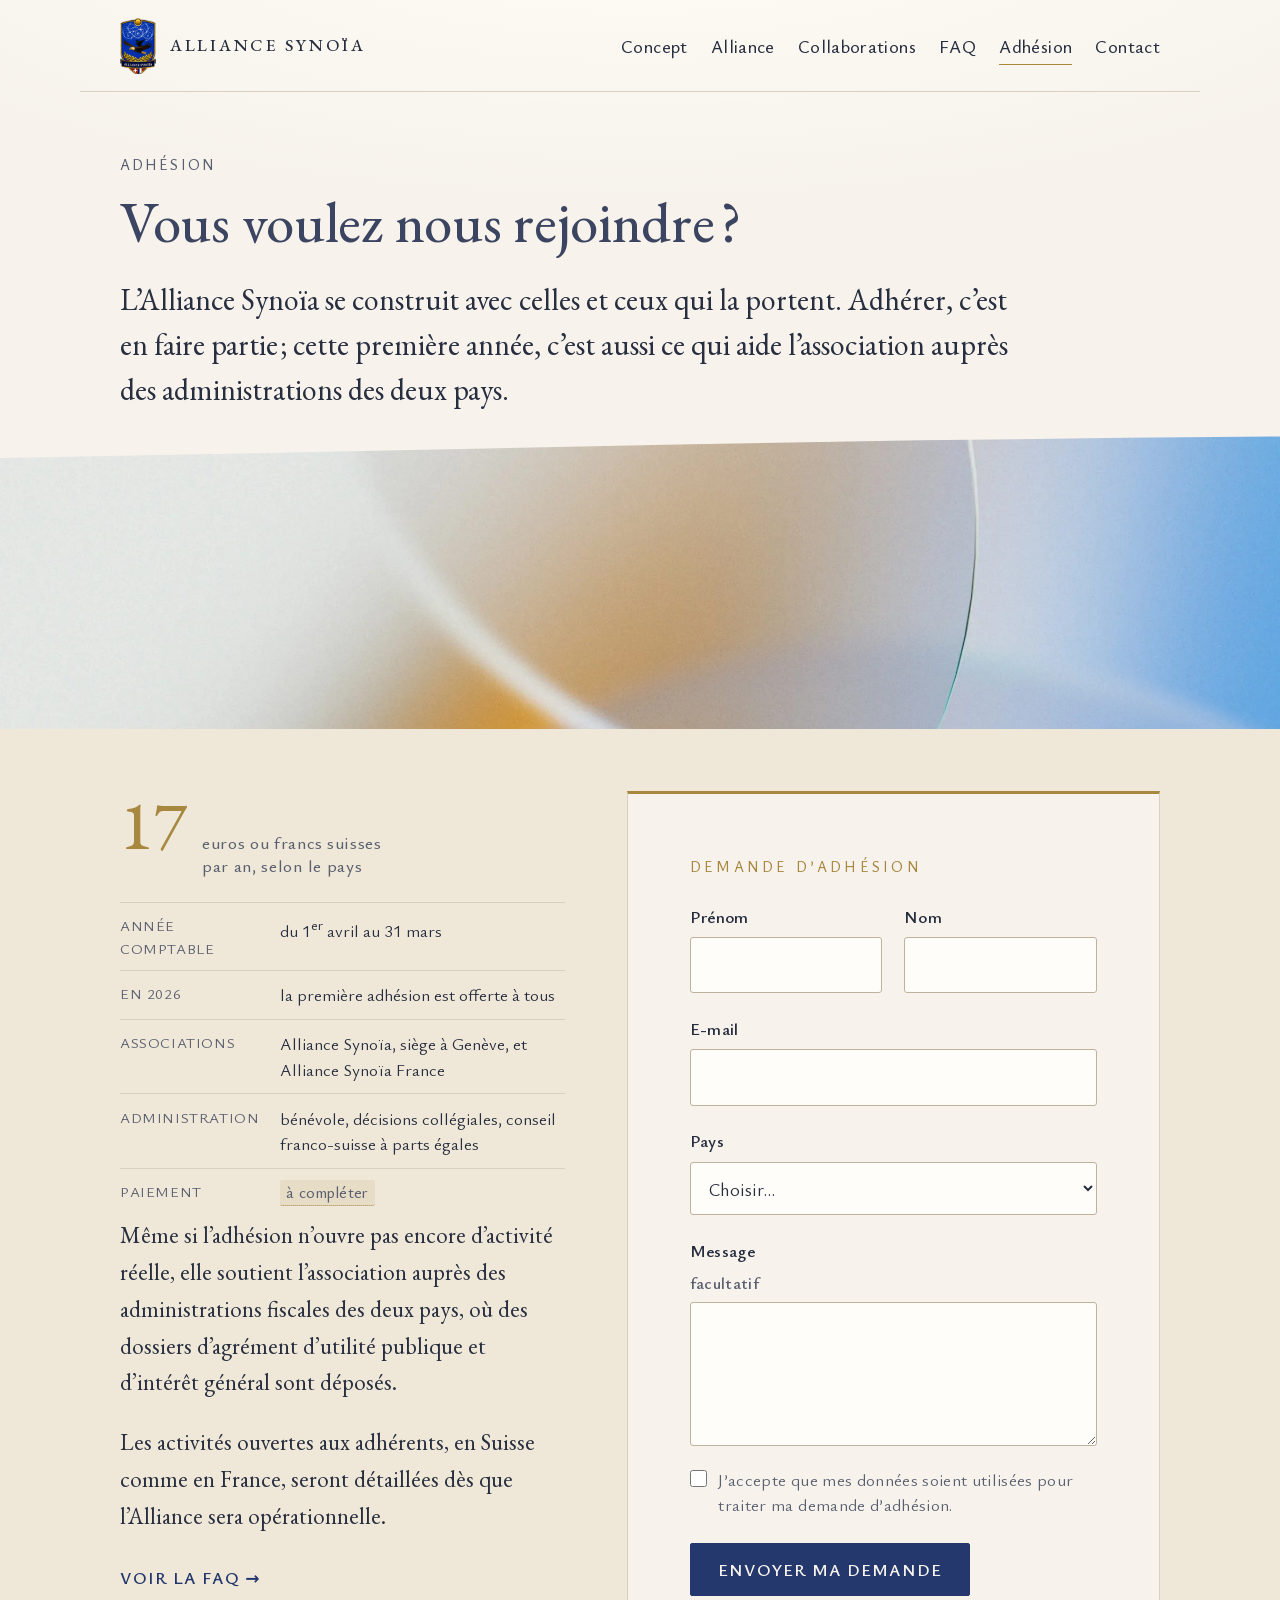
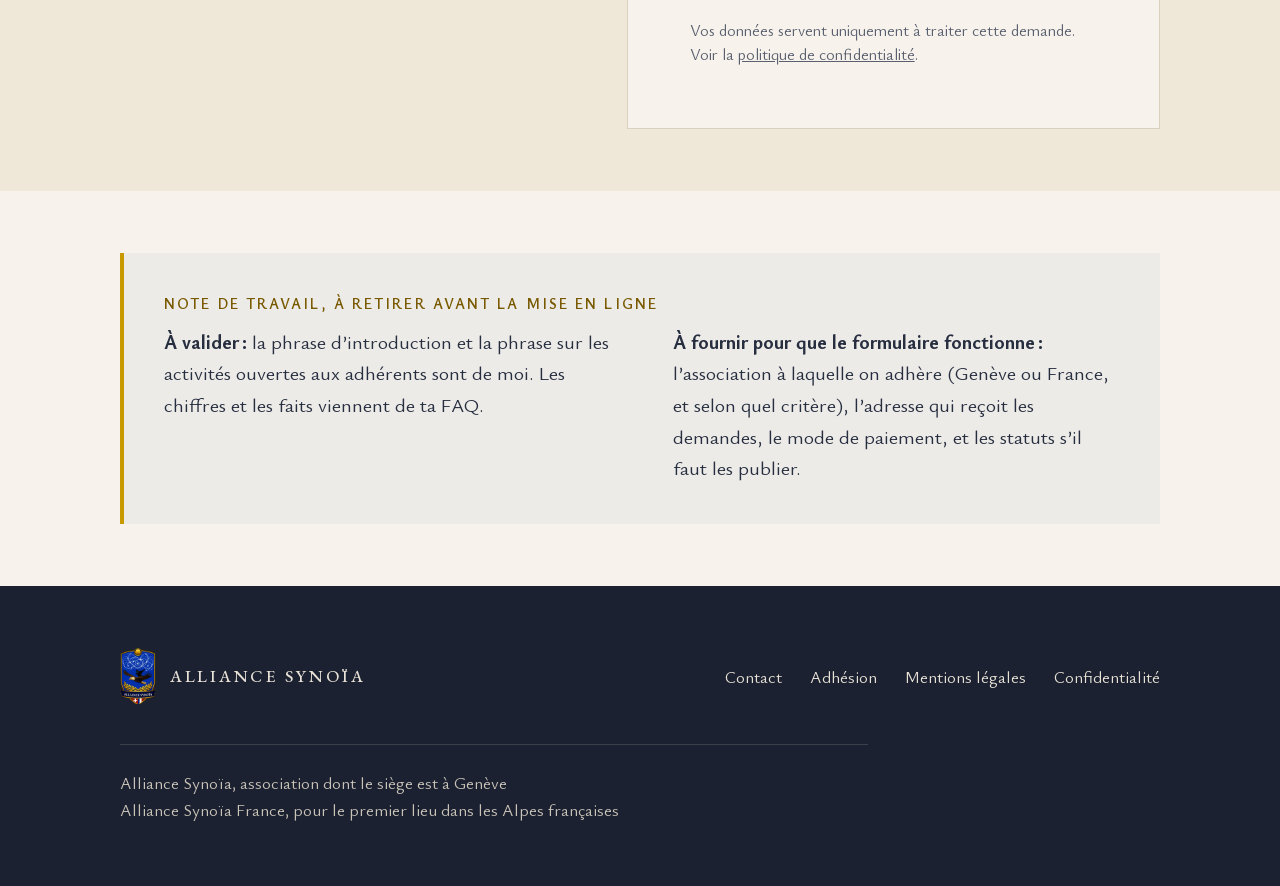
==== commit 76d1c1da: "Aperçu mis à jour" ====
--- a/adhesion.html
+++ b/adhesion.html
@@ -62,6 +62,7 @@
           <li><span class="faits__cle">En 2026</span><span>la première adhésion est offerte à tous</span></li>
           <li><span class="faits__cle">Associations</span><span>Alliance Synoïa, siège à Genève, et Alliance Synoïa France</span></li>
           <li><span class="faits__cle">Administration</span><span>bénévole, décisions collégiales, conseil franco-suisse à parts égales</span></li>
+          <li><span class="faits__cle">Paiement</span><span class="a-completer">à compléter</span></li>
         </ul>
 
         <p>Même si l’adhésion n’ouvre pas encore d’activité réelle, elle soutient l’association auprès des administrations fiscales des deux pays, où des dossiers d’agrément d’utilité publique et d’intérêt général sont déposés.</p>
--- a/stil/site.css
+++ b/stil/site.css
@@ -832,6 +832,37 @@
 }
 .formulaire__note { font-family: var(--sans); font-size: 1rem; line-height: 1.5; color: var(--wp--preset--color--muted); margin: 0; }
 
+/* ---------- Was noch fehlt ---------- */
+
+/* Eine Seite, auf der Angaben fehlen, hat zwei Möglichkeiten: die Stelle
+   leer lassen oder die Lücke benennen. Leer lassen sieht nach Fehler aus
+   — und schlimmer, es sieht nach *fertig* aus, wenn niemand hinschaut.
+
+   Also benennt die Seite die Lücke. Jede fehlende Angabe steht als
+   kleines Feld im Text: gedämpfte Schrift auf einem Hauch Gold, mit
+   gepunkteter Linie darunter. Man liest sofort, dass dort etwas hingehört
+   und dass es noch nicht da ist. Damit ist das Layout vollständig, bevor
+   die Inhalte es sind, und keine erfundene Adresse steht auf einer Seite,
+   die öffentlich erreichbar ist.
+
+   Im Druck bleibt es lesbar, aber ohne Fläche: Papier kennt kein Gold,
+   und ein grauer Kasten im Ausdruck sieht aus wie ein Druckfehler. */
+.a-completer {
+  font-family: var(--sans);
+  font-size: 0.92em;
+  font-weight: var(--sans-weight);
+  letter-spacing: 0.02em;
+  color: var(--wp--preset--color--muted);
+  background: rgba(168, 135, 63, 0.10);
+  border-bottom: 1px dotted var(--wp--preset--color--gold);
+  border-radius: 2px;
+  padding: 0.05em 0.4em;
+}
+/* In der Faktenliste ist jede Zelle eine Rasterspalte: ohne das zöge sich
+   der Platzhalter über die ganze Breite und sähe aus wie ein leeres
+   Eingabefeld. Er ist eine Notiz, keine Aufforderung. */
+.faits .a-completer { justify-self: start; }
+
 /* ---------- Zum Herunterladen ---------- */
 
 .telecharger__bloc {
@@ -1224,6 +1255,10 @@
     transform: none !important;
   }
 
+  /* Der Platzhalter bleibt lesbar, aber ohne Fläche: ein grauer Kasten
+     im Ausdruck sieht aus wie ein Druckfehler. */
+  .a-completer { background: none; border-bottom: 1px dotted #999; color: #333; }
+
   /* Alles, was auf Papier nichts verloren hat. */
   .site-header, .site-footer, .saut, .actions, .formulaire,
   .avis, .bandeau, .hero__image, .nav-bascule, .telecharger,
